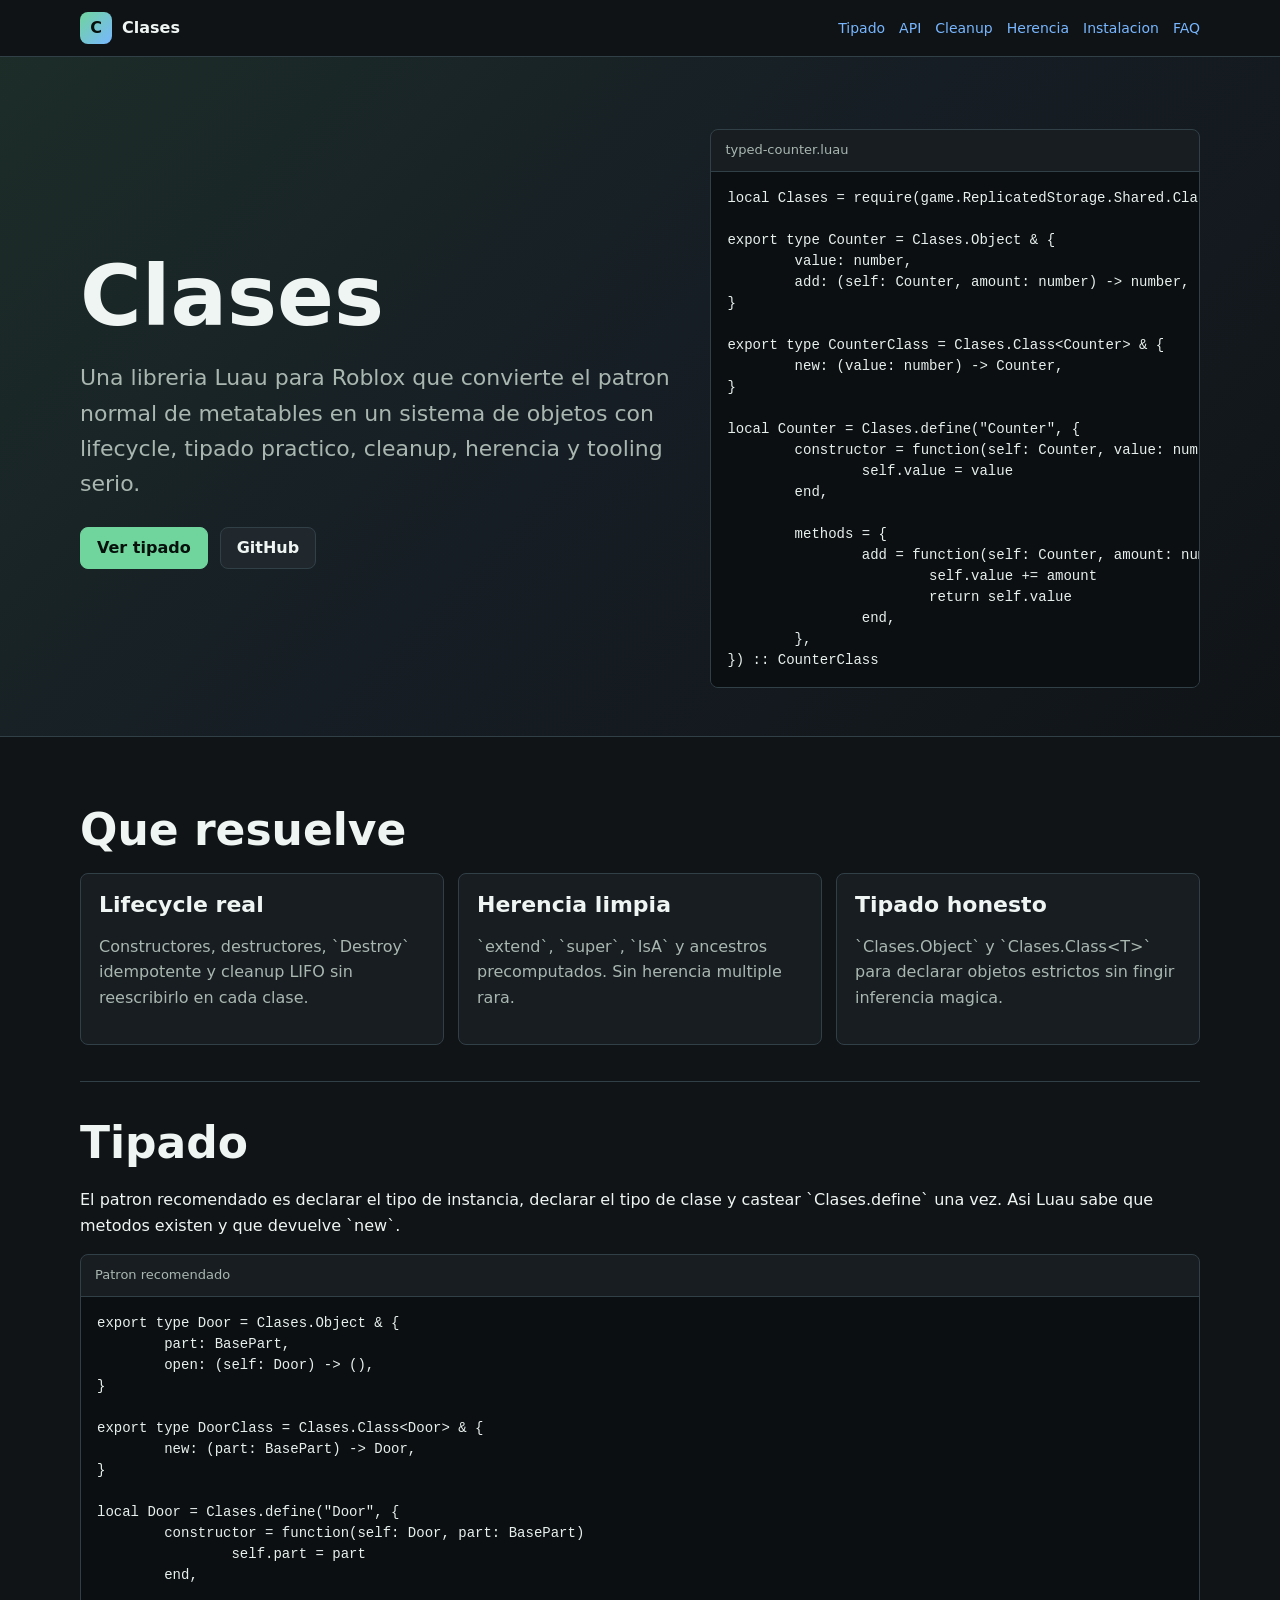
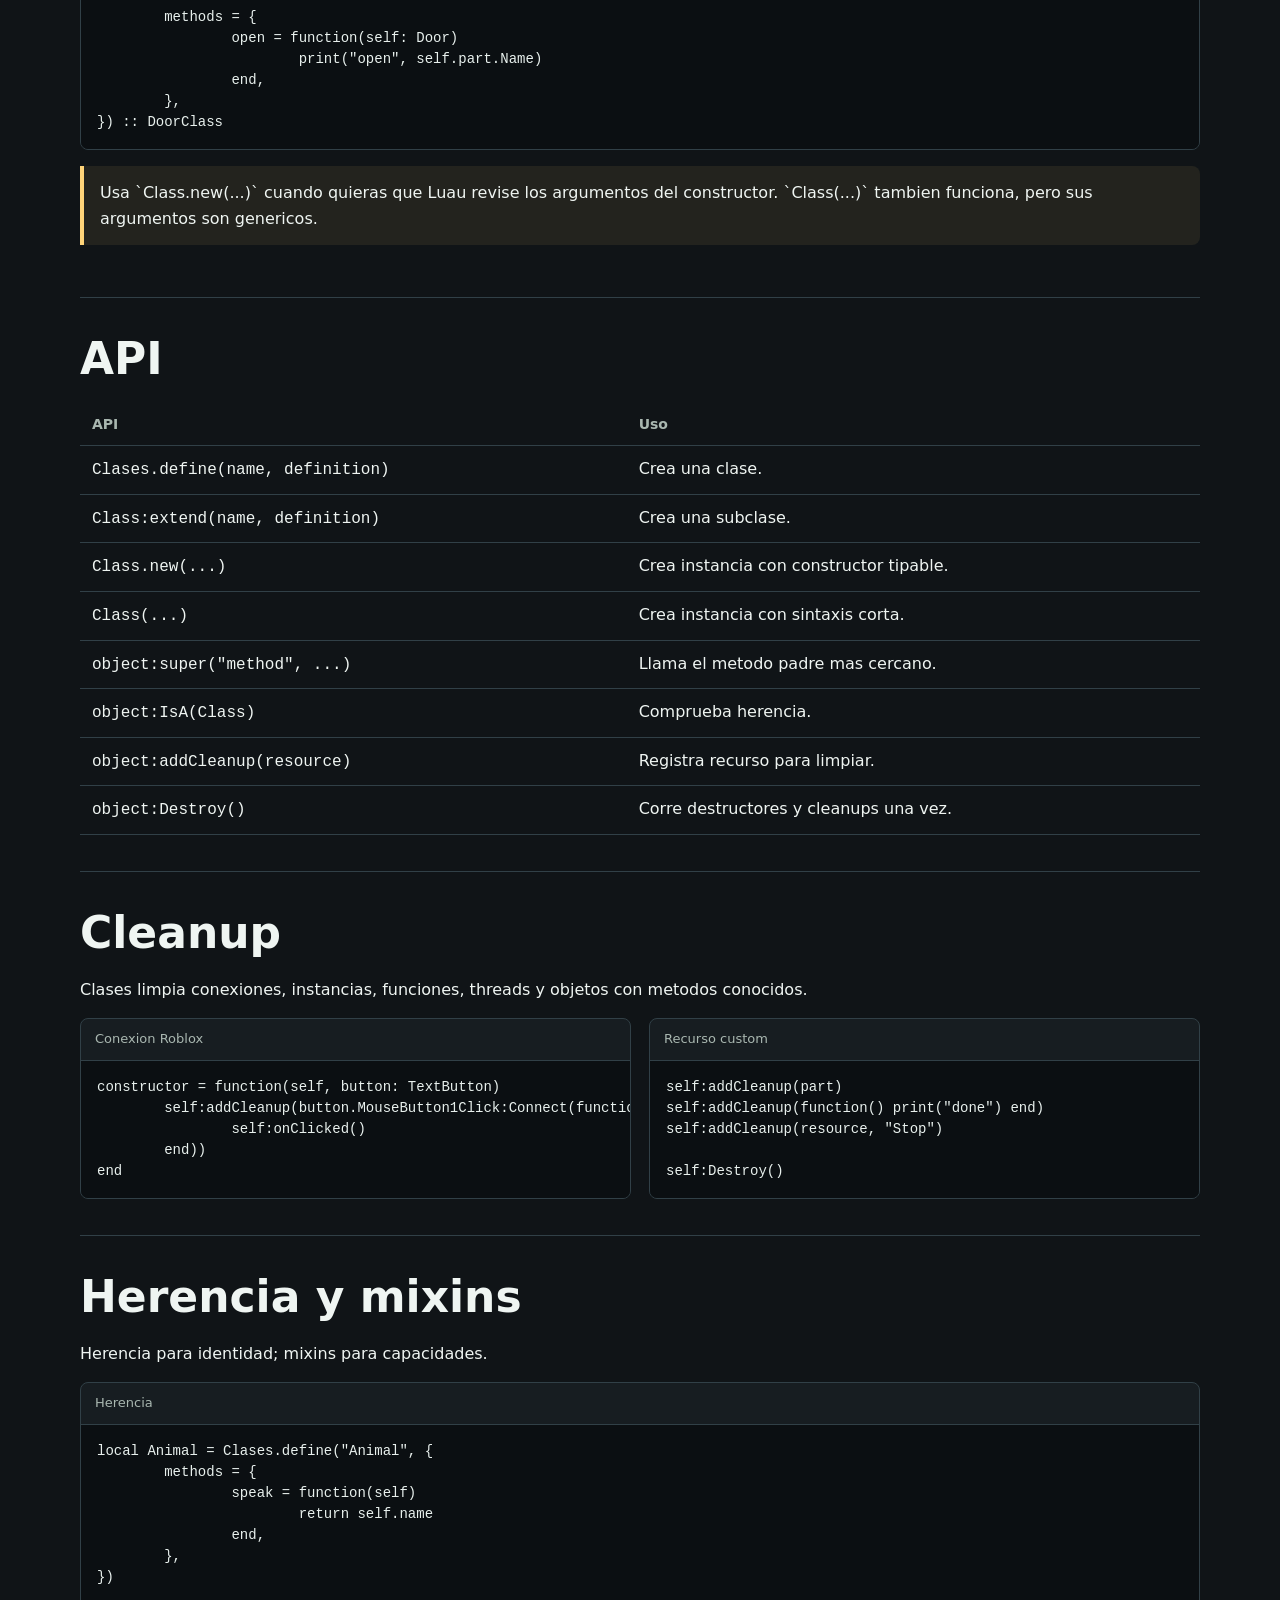
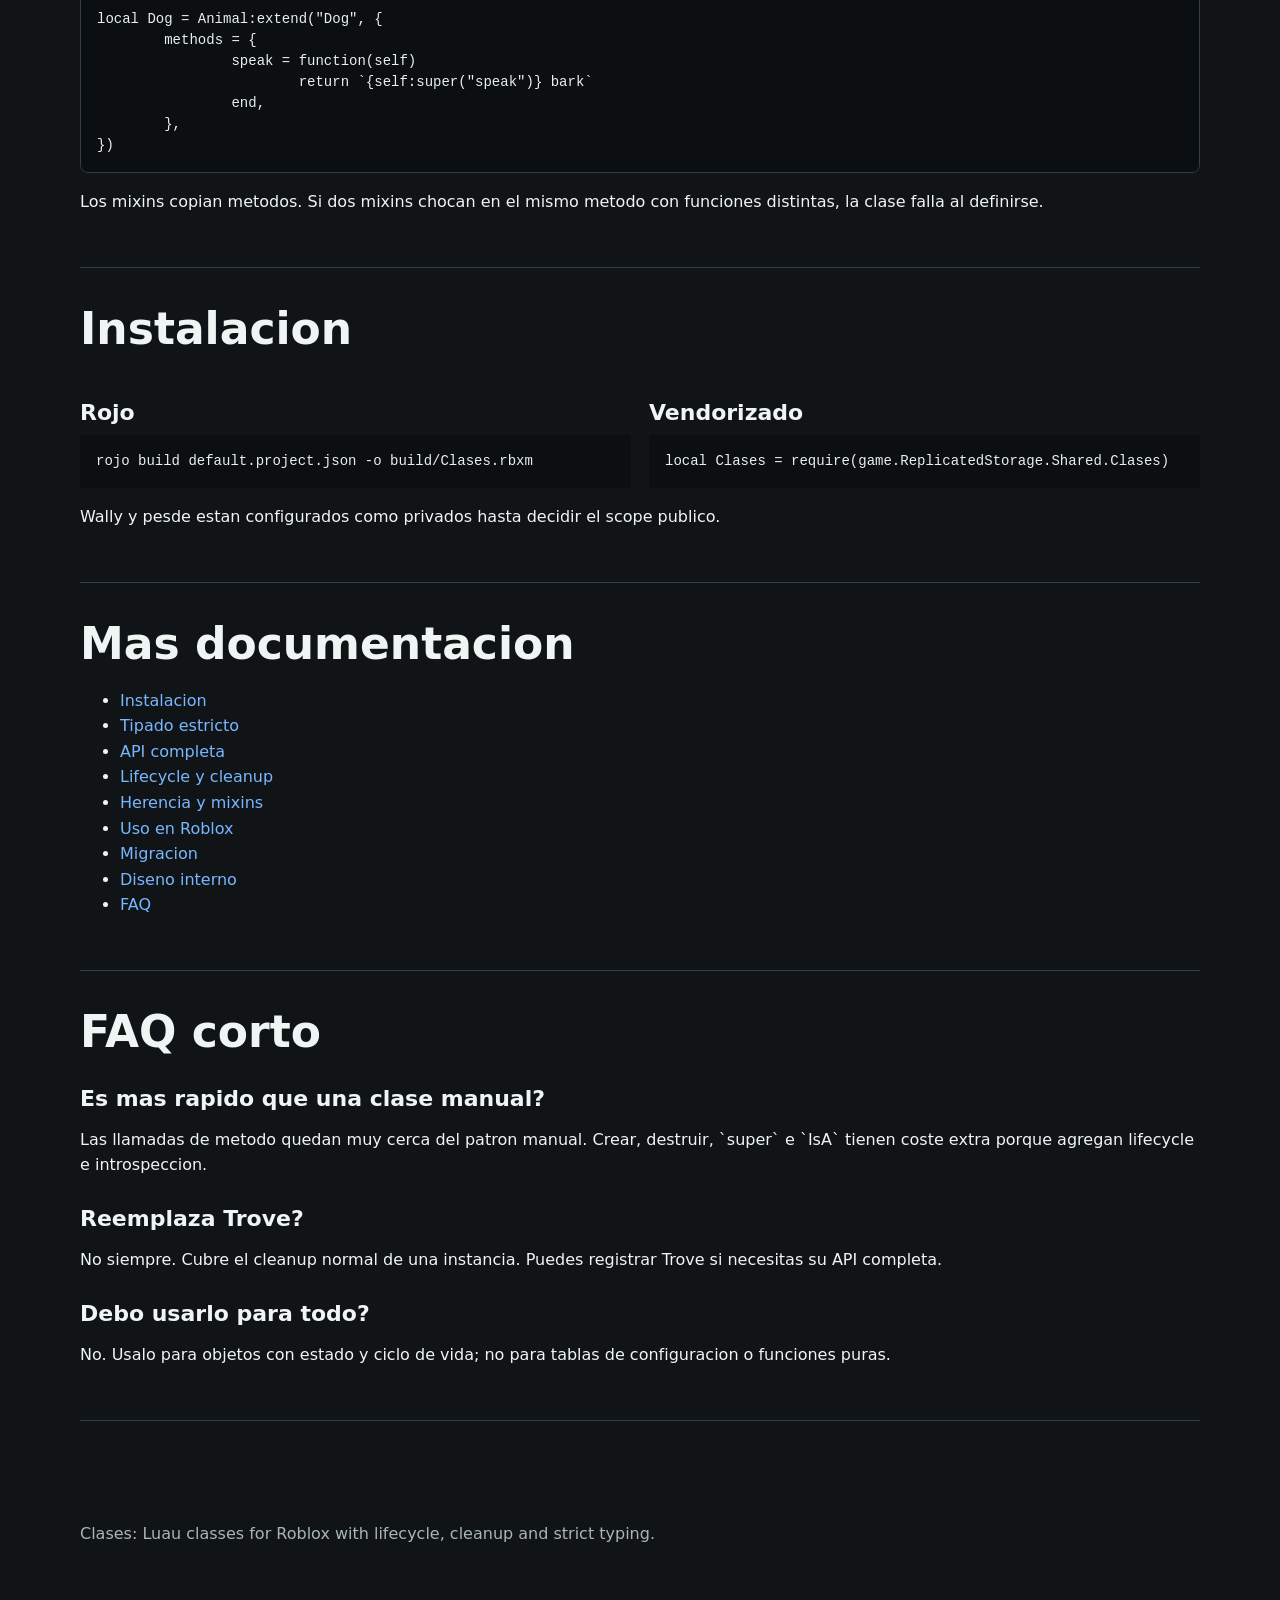
==== docs/index.html @ fe0a6d53 "Initial Clases library release" ====
<!doctype html>
<html lang="es">
	<head>
		<meta charset="utf-8" />
		<meta name="viewport" content="width=device-width, initial-scale=1" />
		<title>Clases - Luau class library for Roblox</title>
		<meta
			name="description"
			content="Clases es una libreria Luau para Roblox con clases tipadas, herencia, super, Destroy, cleanup y Rojo."
		/>
		<link rel="stylesheet" href="assets/styles.css" />
	</head>
	<body>
		<header class="topbar">
			<div class="topbar-inner">
				<div class="brand"><span class="mark">C</span> Clases</div>
				<nav class="nav" aria-label="Principal">
					<a href="#tipado">Tipado</a>
					<a href="#api">API</a>
					<a href="#cleanup">Cleanup</a>
					<a href="#herencia">Herencia</a>
					<a href="#instalacion">Instalacion</a>
					<a href="#faq">FAQ</a>
				</nav>
			</div>
		</header>

		<section class="hero">
			<div class="hero-inner">
				<div>
					<h1>Clases</h1>
					<p class="lead">
						Una libreria Luau para Roblox que convierte el patron normal de metatables en un sistema de objetos
						con lifecycle, tipado practico, cleanup, herencia y tooling serio.
					</p>
					<div class="actions">
						<a class="button primary" href="#tipado">Ver tipado</a>
						<a class="button" href="https://github.com/" id="repo-link">GitHub</a>
					</div>
				</div>
				<div class="code-card" aria-label="Ejemplo">
					<div class="code-title">typed-counter.luau</div>
					<pre><code>local Clases = require(game.ReplicatedStorage.Shared.Clases)

export type Counter = Clases.Object & {
	value: number,
	add: (self: Counter, amount: number) -> number,
}

export type CounterClass = Clases.Class&lt;Counter&gt; & {
	new: (value: number) -> Counter,
}

local Counter = Clases.define("Counter", {
	constructor = function(self: Counter, value: number)
		self.value = value
	end,

	methods = {
		add = function(self: Counter, amount: number): number
			self.value += amount
			return self.value
		end,
	},
}) :: CounterClass</code></pre>
				</div>
			</div>
		</section>

		<main>
			<section class="section" id="porque">
				<h2>Que resuelve</h2>
				<div class="grid">
					<div class="card">
						<h3>Lifecycle real</h3>
						<p class="muted">Constructores, destructores, `Destroy` idempotente y cleanup LIFO sin reescribirlo en cada clase.</p>
					</div>
					<div class="card">
						<h3>Herencia limpia</h3>
						<p class="muted">`extend`, `super`, `IsA` y ancestros precomputados. Sin herencia multiple rara.</p>
					</div>
					<div class="card">
						<h3>Tipado honesto</h3>
						<p class="muted">`Clases.Object` y `Clases.Class&lt;T&gt;` para declarar objetos estrictos sin fingir inferencia magica.</p>
					</div>
				</div>
			</section>

			<section class="section" id="tipado">
				<h2>Tipado</h2>
				<p>
					El patron recomendado es declarar el tipo de instancia, declarar el tipo de clase y castear
					`Clases.define` una vez. Asi Luau sabe que metodos existen y que devuelve `new`.
				</p>
				<div class="code-card">
					<div class="code-title">Patron recomendado</div>
					<pre><code>export type Door = Clases.Object & {
	part: BasePart,
	open: (self: Door) -> (),
}

export type DoorClass = Clases.Class&lt;Door&gt; & {
	new: (part: BasePart) -> Door,
}

local Door = Clases.define("Door", {
	constructor = function(self: Door, part: BasePart)
		self.part = part
	end,

	methods = {
		open = function(self: Door)
			print("open", self.part.Name)
		end,
	},
}) :: DoorClass</code></pre>
				</div>
				<p class="notice">
					Usa `Class.new(...)` cuando quieras que Luau revise los argumentos del constructor. `Class(...)` tambien
					funciona, pero sus argumentos son genericos.
				</p>
			</section>

			<section class="section" id="api">
				<h2>API</h2>
				<div class="table-wrap">
					<table>
						<thead>
							<tr>
								<th>API</th>
								<th>Uso</th>
							</tr>
						</thead>
						<tbody>
							<tr><td><code>Clases.define(name, definition)</code></td><td>Crea una clase.</td></tr>
							<tr><td><code>Class:extend(name, definition)</code></td><td>Crea una subclase.</td></tr>
							<tr><td><code>Class.new(...)</code></td><td>Crea instancia con constructor tipable.</td></tr>
							<tr><td><code>Class(...)</code></td><td>Crea instancia con sintaxis corta.</td></tr>
							<tr><td><code>object:super("method", ...)</code></td><td>Llama el metodo padre mas cercano.</td></tr>
							<tr><td><code>object:IsA(Class)</code></td><td>Comprueba herencia.</td></tr>
							<tr><td><code>object:addCleanup(resource)</code></td><td>Registra recurso para limpiar.</td></tr>
							<tr><td><code>object:Destroy()</code></td><td>Corre destructores y cleanups una vez.</td></tr>
						</tbody>
					</table>
				</div>
			</section>

			<section class="section" id="cleanup">
				<h2>Cleanup</h2>
				<p>Clases limpia conexiones, instancias, funciones, threads y objetos con metodos conocidos.</p>
				<div class="split">
					<div class="code-card">
						<div class="code-title">Conexion Roblox</div>
						<pre><code>constructor = function(self, button: TextButton)
	self:addCleanup(button.MouseButton1Click:Connect(function()
		self:onClicked()
	end))
end</code></pre>
					</div>
					<div class="code-card">
						<div class="code-title">Recurso custom</div>
						<pre><code>self:addCleanup(part)
self:addCleanup(function() print("done") end)
self:addCleanup(resource, "Stop")

self:Destroy()</code></pre>
					</div>
				</div>
			</section>

			<section class="section" id="herencia">
				<h2>Herencia y mixins</h2>
				<p>Herencia para identidad; mixins para capacidades.</p>
				<div class="code-card">
					<div class="code-title">Herencia</div>
					<pre><code>local Animal = Clases.define("Animal", {
	methods = {
		speak = function(self)
			return self.name
		end,
	},
})

local Dog = Animal:extend("Dog", {
	methods = {
		speak = function(self)
			return `{self:super("speak")} bark`
		end,
	},
})</code></pre>
				</div>
				<p>
					Los mixins copian metodos. Si dos mixins chocan en el mismo metodo con funciones distintas, la clase falla al
					definirse.
				</p>
			</section>

			<section class="section" id="instalacion">
				<h2>Instalacion</h2>
				<div class="split">
					<div>
						<h3>Rojo</h3>
						<pre><code>rojo build default.project.json -o build/Clases.rbxm</code></pre>
					</div>
					<div>
						<h3>Vendorizado</h3>
						<pre><code>local Clases = require(game.ReplicatedStorage.Shared.Clases)</code></pre>
					</div>
				</div>
				<p>Wally y pesde estan configurados como privados hasta decidir el scope publico.</p>
			</section>

			<section class="section" id="docs">
				<h2>Mas documentacion</h2>
				<ul>
					<li><a href="INSTALLATION.md">Instalacion</a></li>
					<li><a href="TYPING.md">Tipado estricto</a></li>
					<li><a href="API.md">API completa</a></li>
					<li><a href="LIFECYCLE.md">Lifecycle y cleanup</a></li>
					<li><a href="MIXINS.md">Herencia y mixins</a></li>
					<li><a href="ROBLOX.md">Uso en Roblox</a></li>
					<li><a href="MIGRATION.md">Migracion</a></li>
					<li><a href="DESIGN.md">Diseno interno</a></li>
					<li><a href="FAQ.md">FAQ</a></li>
				</ul>
			</section>

			<section class="section" id="faq">
				<h2>FAQ corto</h2>
				<h3>Es mas rapido que una clase manual?</h3>
				<p>
					Las llamadas de metodo quedan muy cerca del patron manual. Crear, destruir, `super` e `IsA` tienen coste
					extra porque agregan lifecycle e introspeccion.
				</p>
				<h3>Reemplaza Trove?</h3>
				<p>No siempre. Cubre el cleanup normal de una instancia. Puedes registrar Trove si necesitas su API completa.</p>
				<h3>Debo usarlo para todo?</h3>
				<p>No. Usalo para objetos con estado y ciclo de vida; no para tablas de configuracion o funciones puras.</p>
			</section>
		</main>

		<footer class="footer">
			Clases: Luau classes for Roblox with lifecycle, cleanup and strict typing.
		</footer>
	</body>
</html>
---- docs/assets/styles.css ----
:root {
	--bg: #101417;
	--panel: #171d21;
	--panel-2: #20282e;
	--text: #eff5f2;
	--muted: #a9b7b0;
	--line: #314047;
	--accent: #70d49d;
	--accent-2: #78b7ff;
	--code: #0b0f12;
	--warn: #ffd479;
	--radius: 8px;
	--max: 1160px;
	color-scheme: dark;
}

* {
	box-sizing: border-box;
}

html {
	scroll-behavior: smooth;
}

body {
	margin: 0;
	background: var(--bg);
	color: var(--text);
	font: 16px/1.6 system-ui, -apple-system, BlinkMacSystemFont, "Segoe UI", sans-serif;
}

a {
	color: var(--accent-2);
	text-decoration: none;
}

a:hover {
	text-decoration: underline;
}

.topbar {
	position: sticky;
	top: 0;
	z-index: 10;
	background: rgba(16, 20, 23, 0.92);
	border-bottom: 1px solid var(--line);
	backdrop-filter: blur(12px);
}

.topbar-inner {
	max-width: var(--max);
	margin: 0 auto;
	padding: 12px 20px;
	display: flex;
	align-items: center;
	gap: 18px;
	justify-content: space-between;
}

.brand {
	display: flex;
	align-items: center;
	gap: 10px;
	font-weight: 800;
	letter-spacing: 0;
}

.mark {
	width: 32px;
	height: 32px;
	border-radius: var(--radius);
	background: linear-gradient(135deg, var(--accent), var(--accent-2));
	display: grid;
	place-items: center;
	color: #08100c;
	font-weight: 900;
}

.nav {
	display: flex;
	gap: 14px;
	flex-wrap: wrap;
	font-size: 14px;
}

.hero {
	border-bottom: 1px solid var(--line);
	background:
		linear-gradient(135deg, rgba(112, 212, 157, 0.13), rgba(120, 183, 255, 0.06) 48%, rgba(16, 20, 23, 0.9)),
		linear-gradient(rgba(16, 20, 23, 0.12), rgba(16, 20, 23, 1)),
		var(--bg);
}

.hero-inner {
	max-width: var(--max);
	margin: 0 auto;
	padding: 72px 20px 48px;
	display: grid;
	grid-template-columns: minmax(0, 1.1fr) minmax(320px, 0.9fr);
	gap: 32px;
	align-items: center;
}

h1,
h2,
h3 {
	line-height: 1.15;
	letter-spacing: 0;
}

h1 {
	font-size: clamp(40px, 7vw, 84px);
	margin: 0 0 16px;
}

h2 {
	font-size: clamp(28px, 4vw, 44px);
	margin: 0 0 18px;
}

h3 {
	font-size: 22px;
	margin: 28px 0 10px;
}

.lead {
	font-size: clamp(18px, 2vw, 22px);
	color: var(--muted);
	max-width: 760px;
	margin: 0 0 26px;
}

.actions {
	display: flex;
	gap: 12px;
	flex-wrap: wrap;
}

.button {
	display: inline-flex;
	align-items: center;
	justify-content: center;
	min-height: 42px;
	padding: 0 16px;
	border-radius: var(--radius);
	border: 1px solid var(--line);
	background: var(--panel-2);
	color: var(--text);
	font-weight: 700;
}

.button.primary {
	background: var(--accent);
	border-color: var(--accent);
	color: #07110c;
}

.code-card {
	background: var(--panel);
	border: 1px solid var(--line);
	border-radius: var(--radius);
	overflow: hidden;
}

.code-title {
	padding: 10px 14px;
	border-bottom: 1px solid var(--line);
	color: var(--muted);
	font-size: 13px;
}

main {
	max-width: var(--max);
	margin: 0 auto;
	padding: 32px 20px 72px;
}

.section {
	padding: 36px 0;
	border-bottom: 1px solid var(--line);
}

.grid {
	display: grid;
	grid-template-columns: repeat(3, minmax(0, 1fr));
	gap: 14px;
}

.card {
	background: var(--panel);
	border: 1px solid var(--line);
	border-radius: var(--radius);
	padding: 18px;
}

.card h3 {
	margin-top: 0;
}

.muted {
	color: var(--muted);
}

pre {
	margin: 0;
	padding: 16px;
	overflow-x: auto;
	background: var(--code);
	color: #e8f0ed;
	font-size: 14px;
	line-height: 1.5;
}

code {
	font-family: ui-monospace, SFMono-Regular, Menlo, Monaco, Consolas, "Liberation Mono", monospace;
}

p code,
li code {
	background: var(--panel-2);
	border: 1px solid var(--line);
	border-radius: 6px;
	padding: 1px 5px;
}

.split {
	display: grid;
	grid-template-columns: minmax(0, 1fr) minmax(0, 1fr);
	gap: 18px;
	align-items: start;
}

.notice {
	border-left: 4px solid var(--warn);
	background: rgba(255, 212, 121, 0.08);
	padding: 14px 16px;
	border-radius: 0 var(--radius) var(--radius) 0;
	color: var(--text);
}

.table-wrap {
	overflow-x: auto;
}

table {
	width: 100%;
	border-collapse: collapse;
}

th,
td {
	text-align: left;
	padding: 10px 12px;
	border-bottom: 1px solid var(--line);
	vertical-align: top;
}

th {
	color: var(--muted);
	font-size: 14px;
}

.footer {
	max-width: var(--max);
	margin: 0 auto;
	padding: 28px 20px 44px;
	color: var(--muted);
}

@media (max-width: 860px) {
	.hero-inner,
	.split,
	.grid {
		grid-template-columns: 1fr;
	}

	.nav {
		display: none;
	}
}
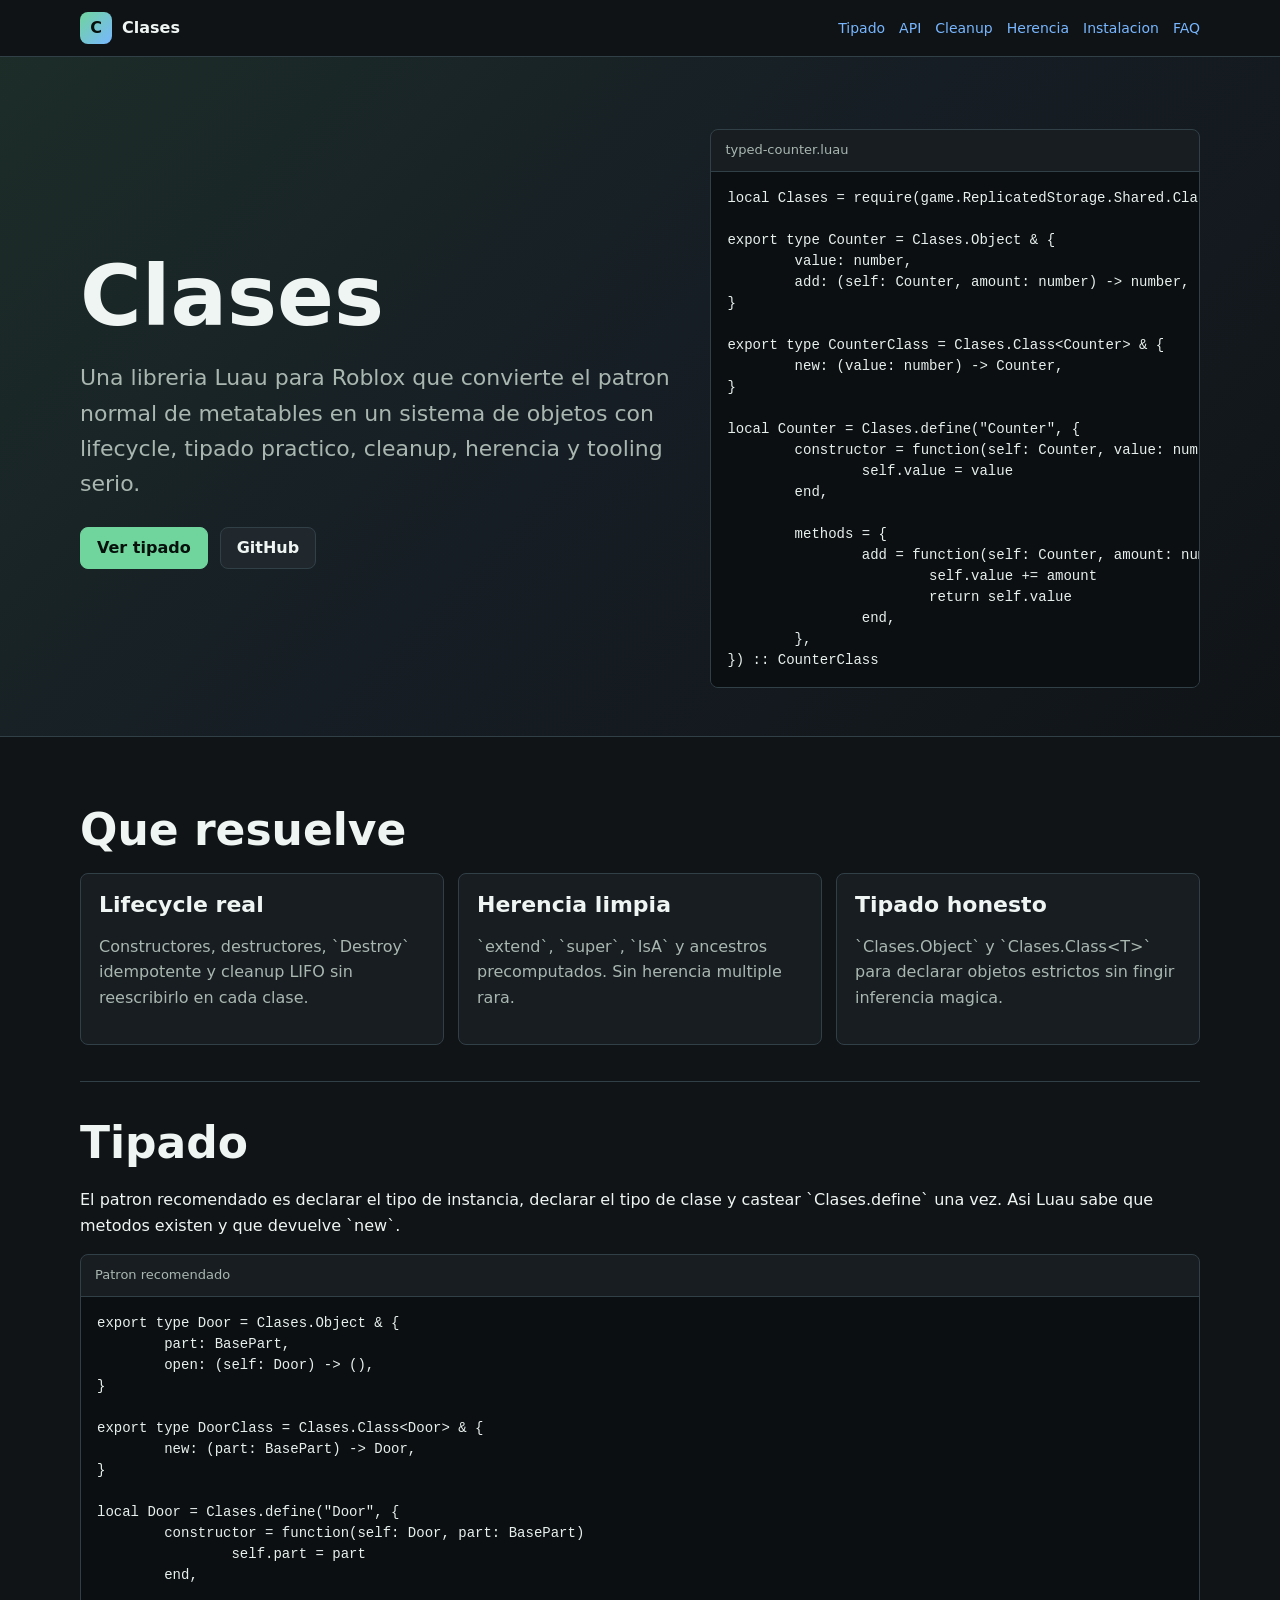
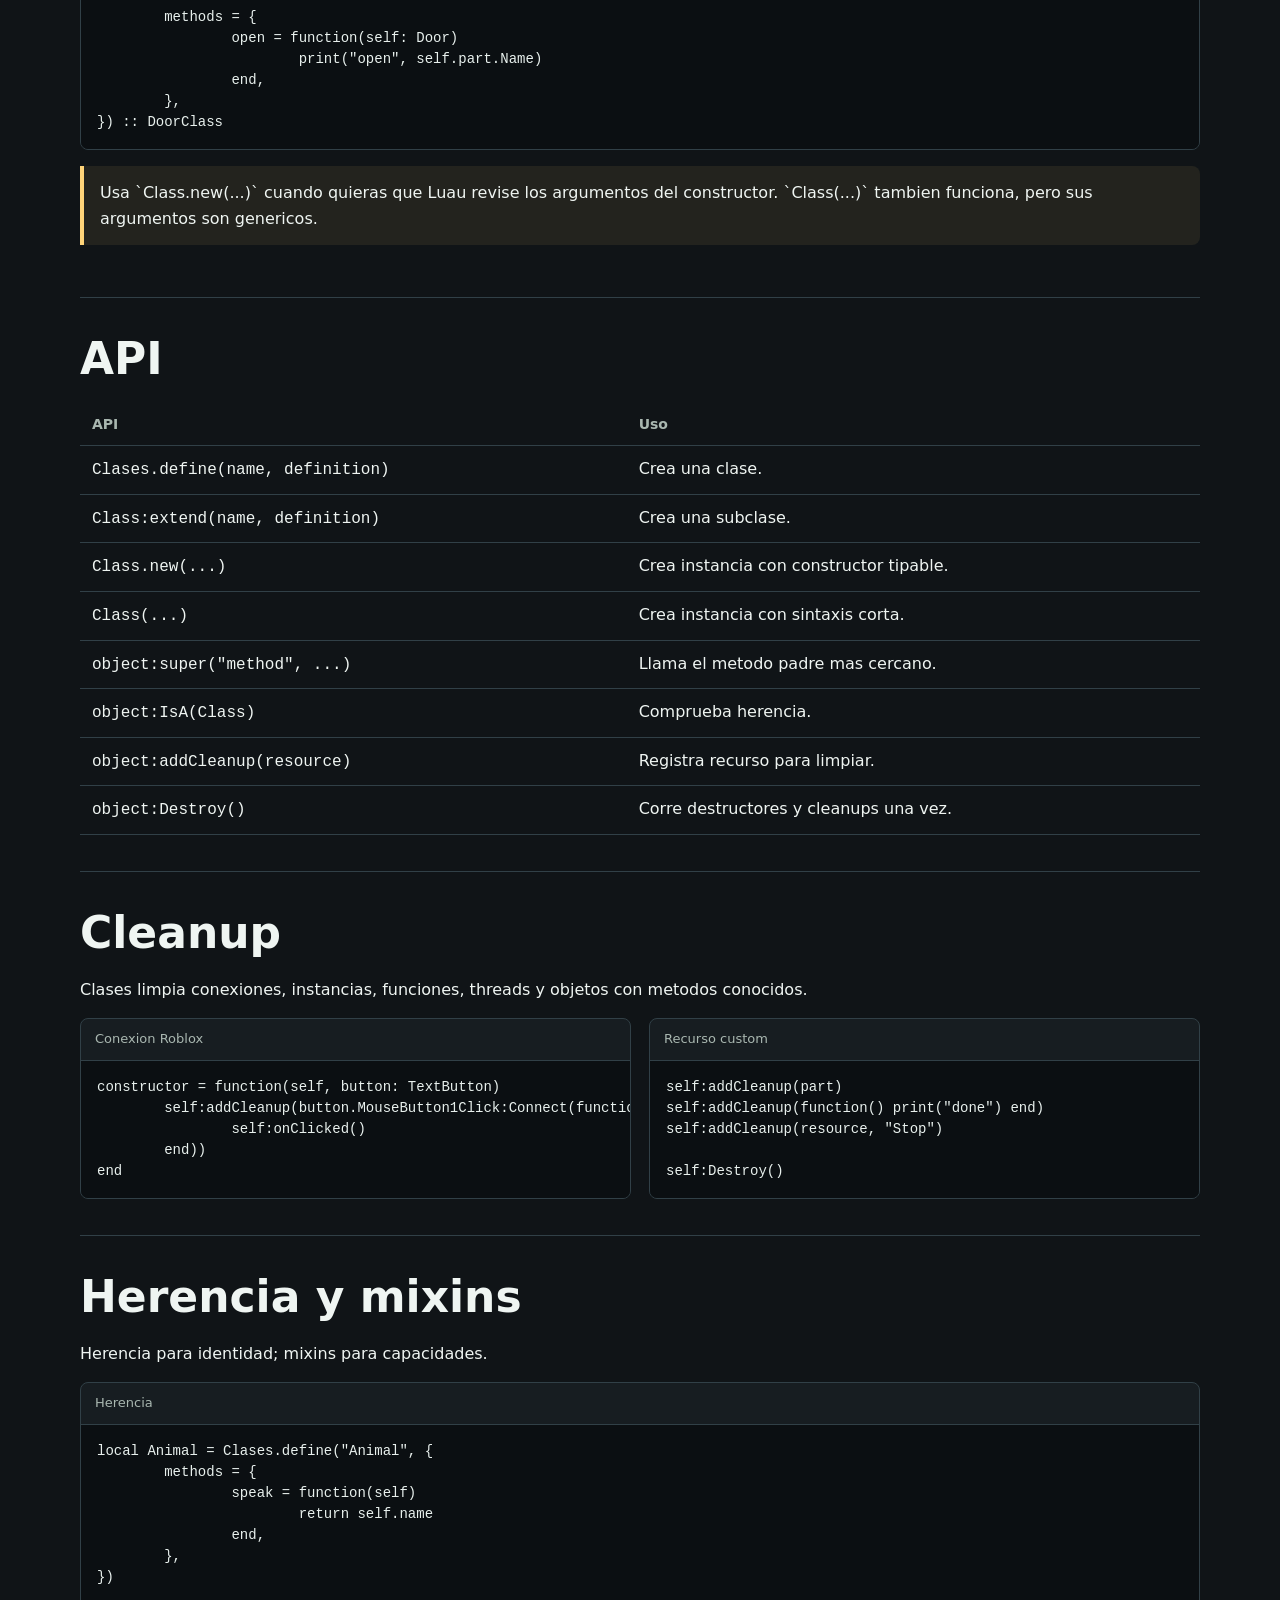
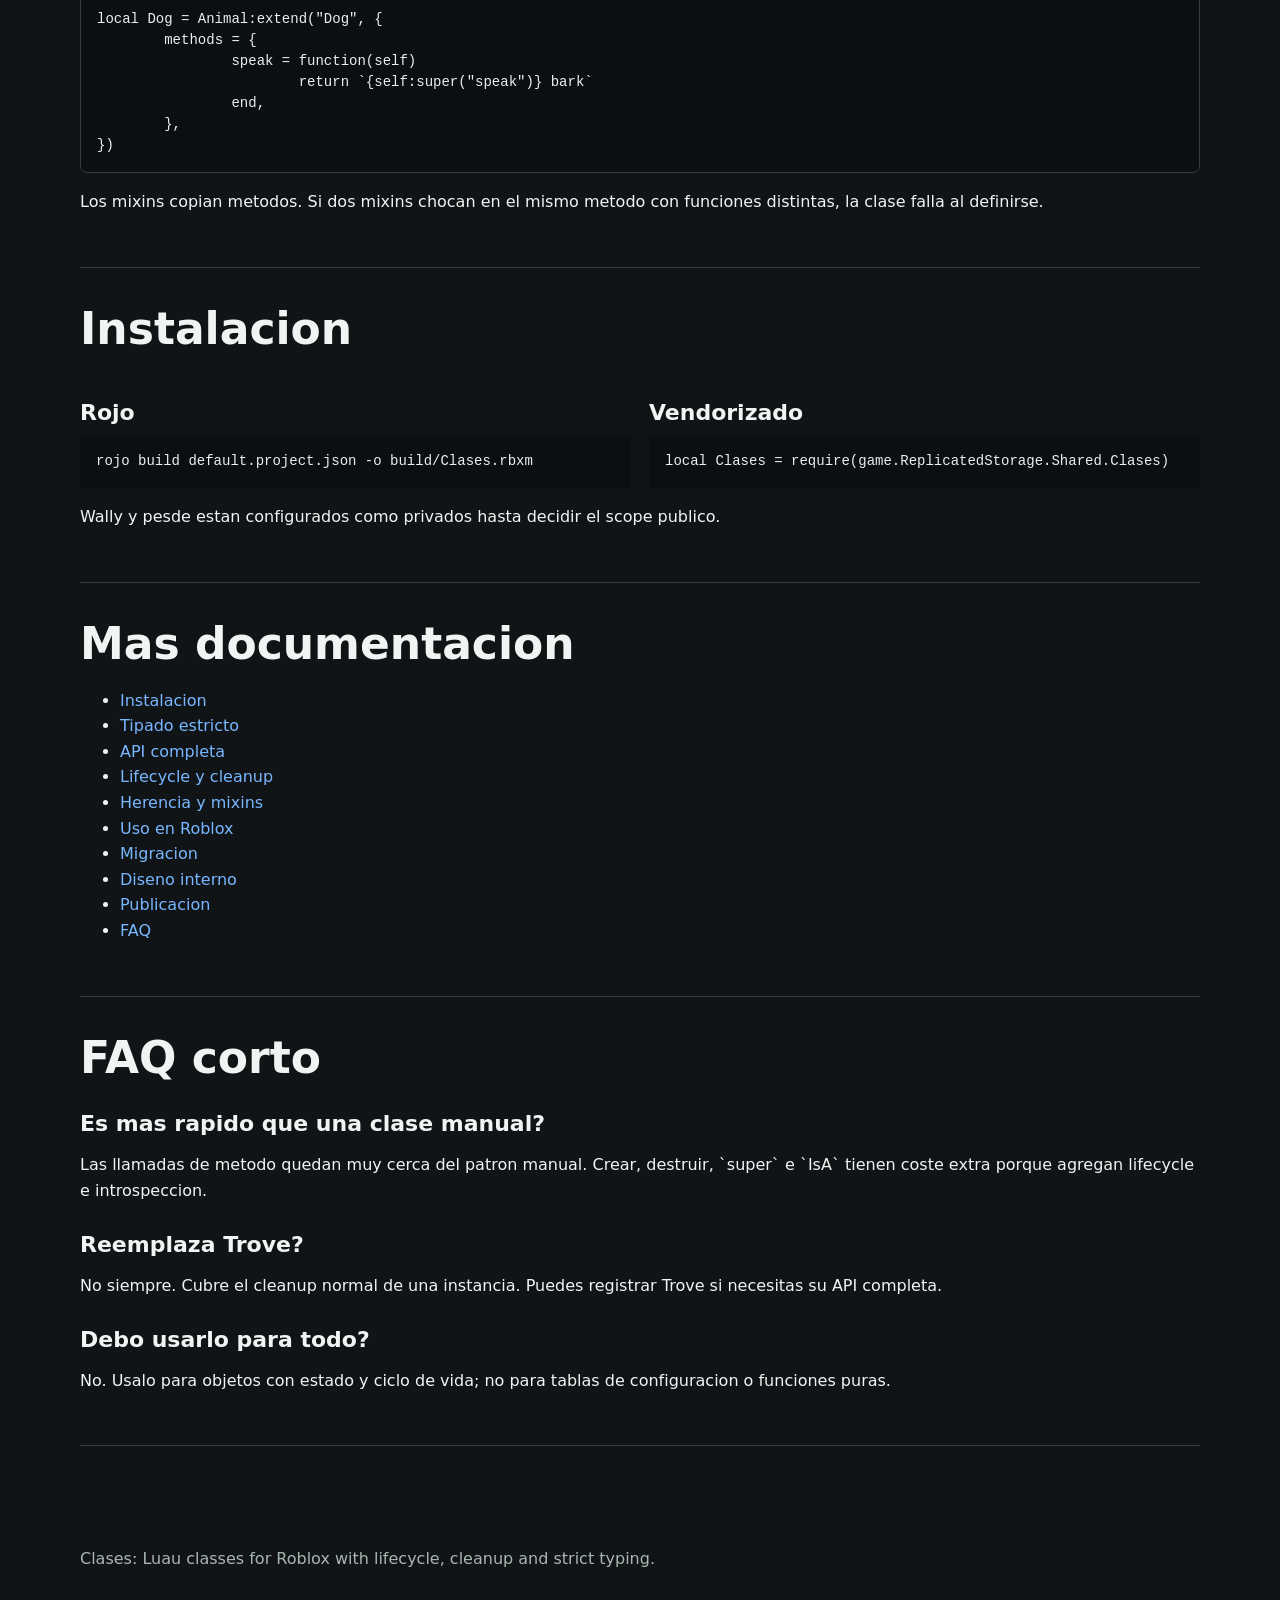
==== commit bd6a1e6f: "Add full documentation and GitHub Pages site" ====
--- a/docs/index.html
+++ b/docs/index.html
@@ -221,6 +221,7 @@
 					<li><a href="ROBLOX.md">Uso en Roblox</a></li>
 					<li><a href="MIGRATION.md">Migracion</a></li>
 					<li><a href="DESIGN.md">Diseno interno</a></li>
+					<li><a href="PUBLISHING.md">Publicacion</a></li>
 					<li><a href="FAQ.md">FAQ</a></li>
 				</ul>
 			</section>
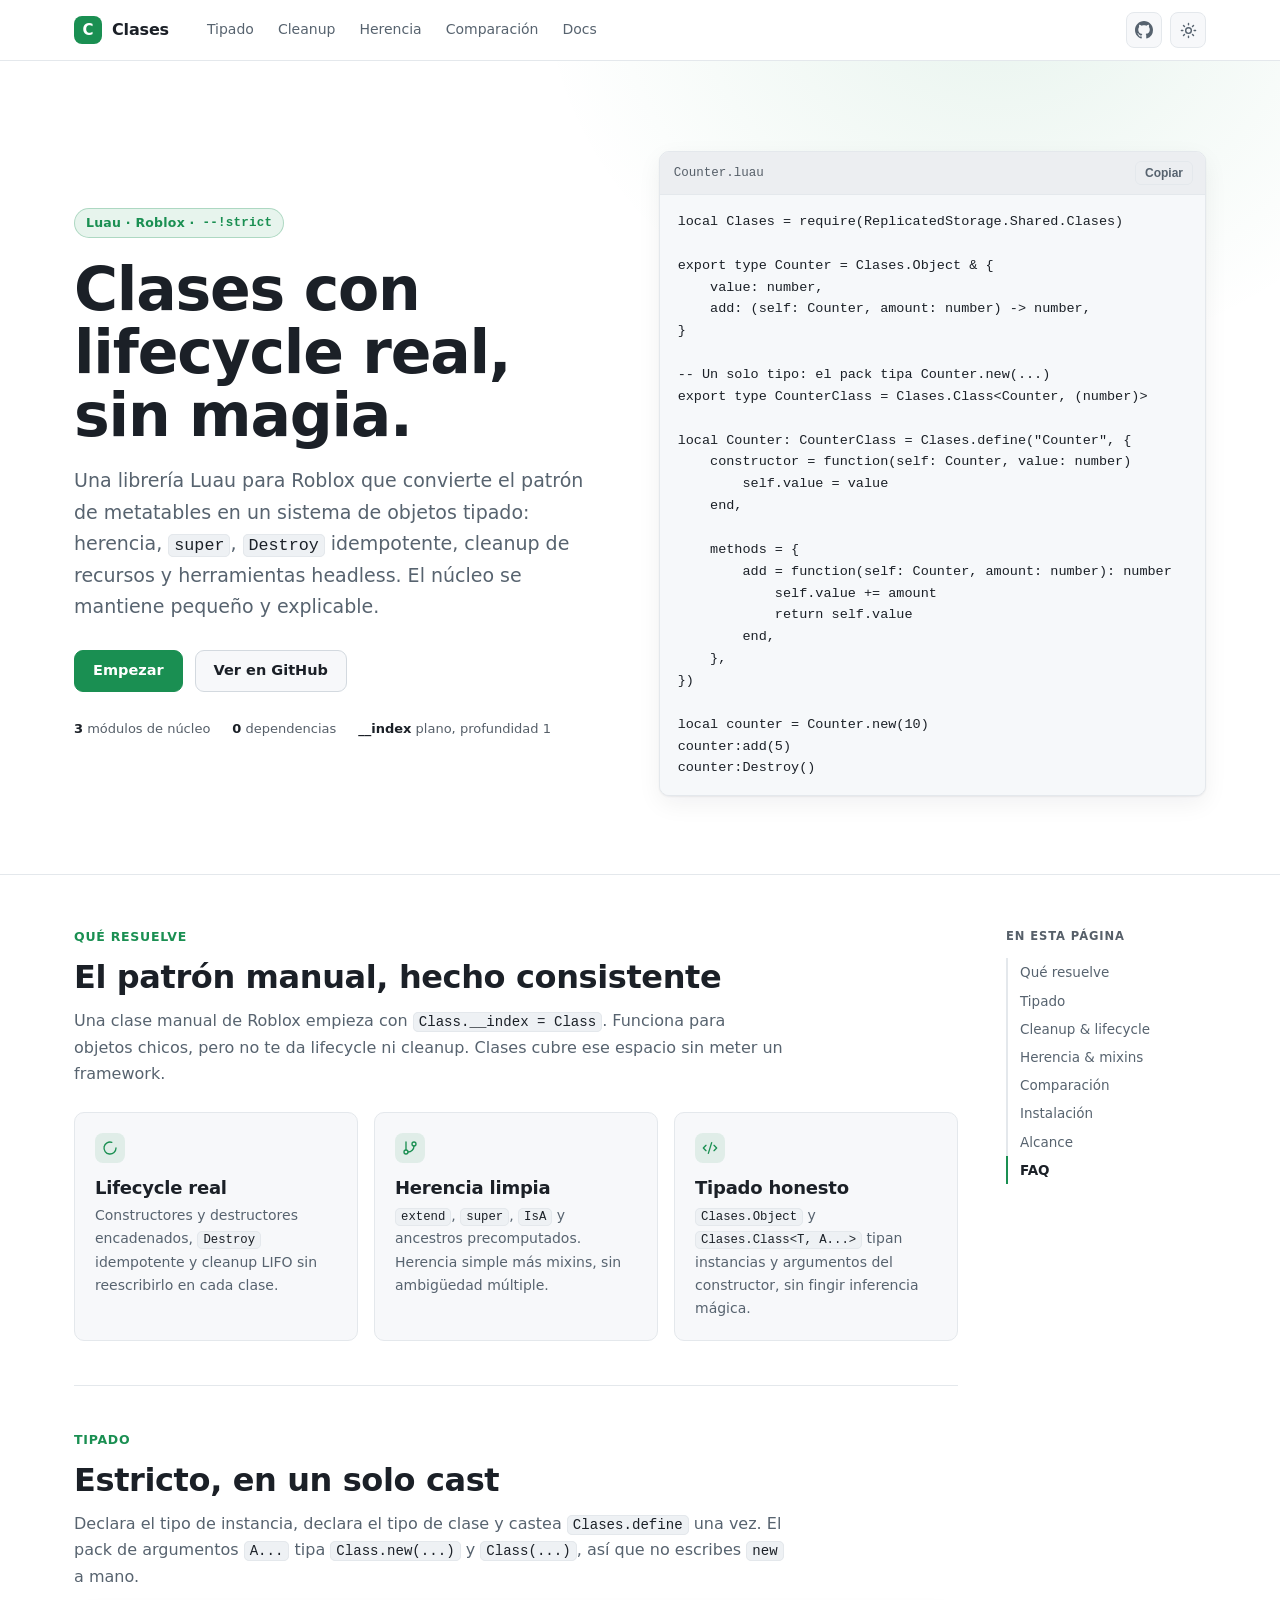
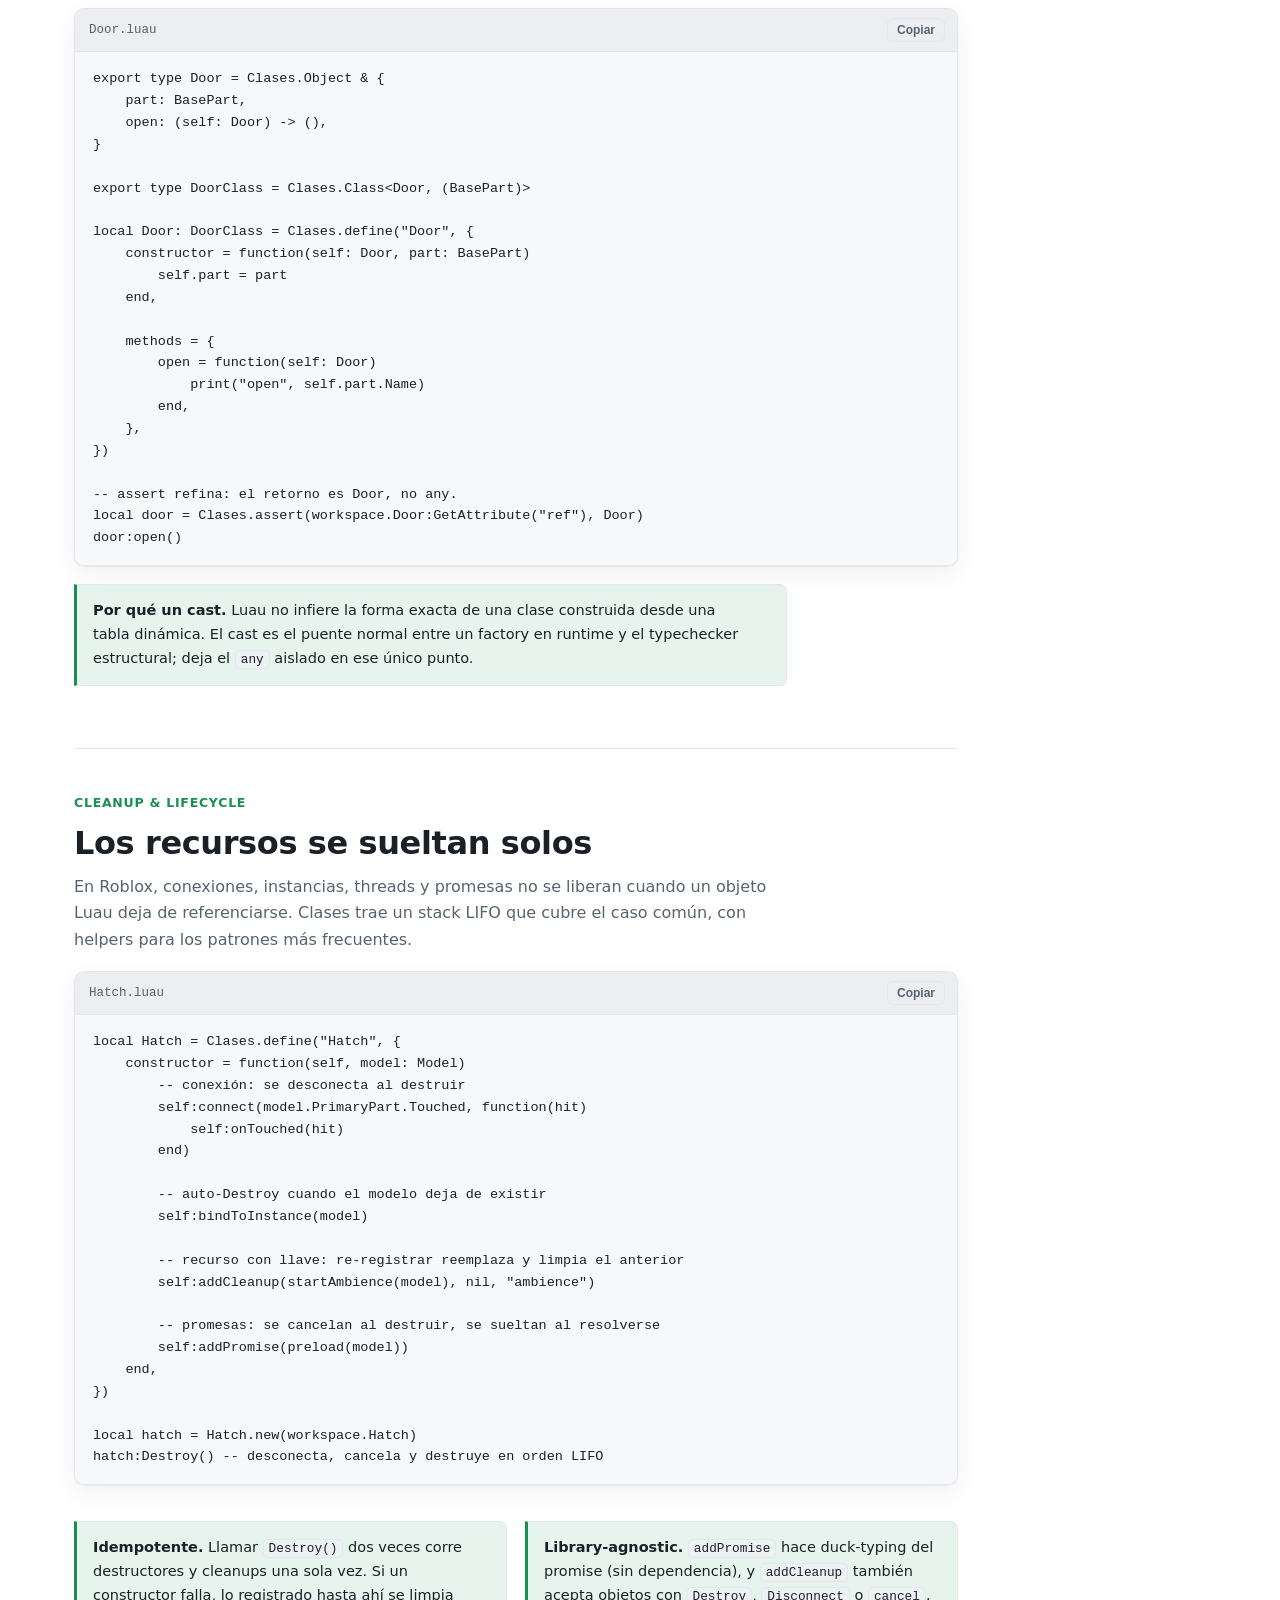
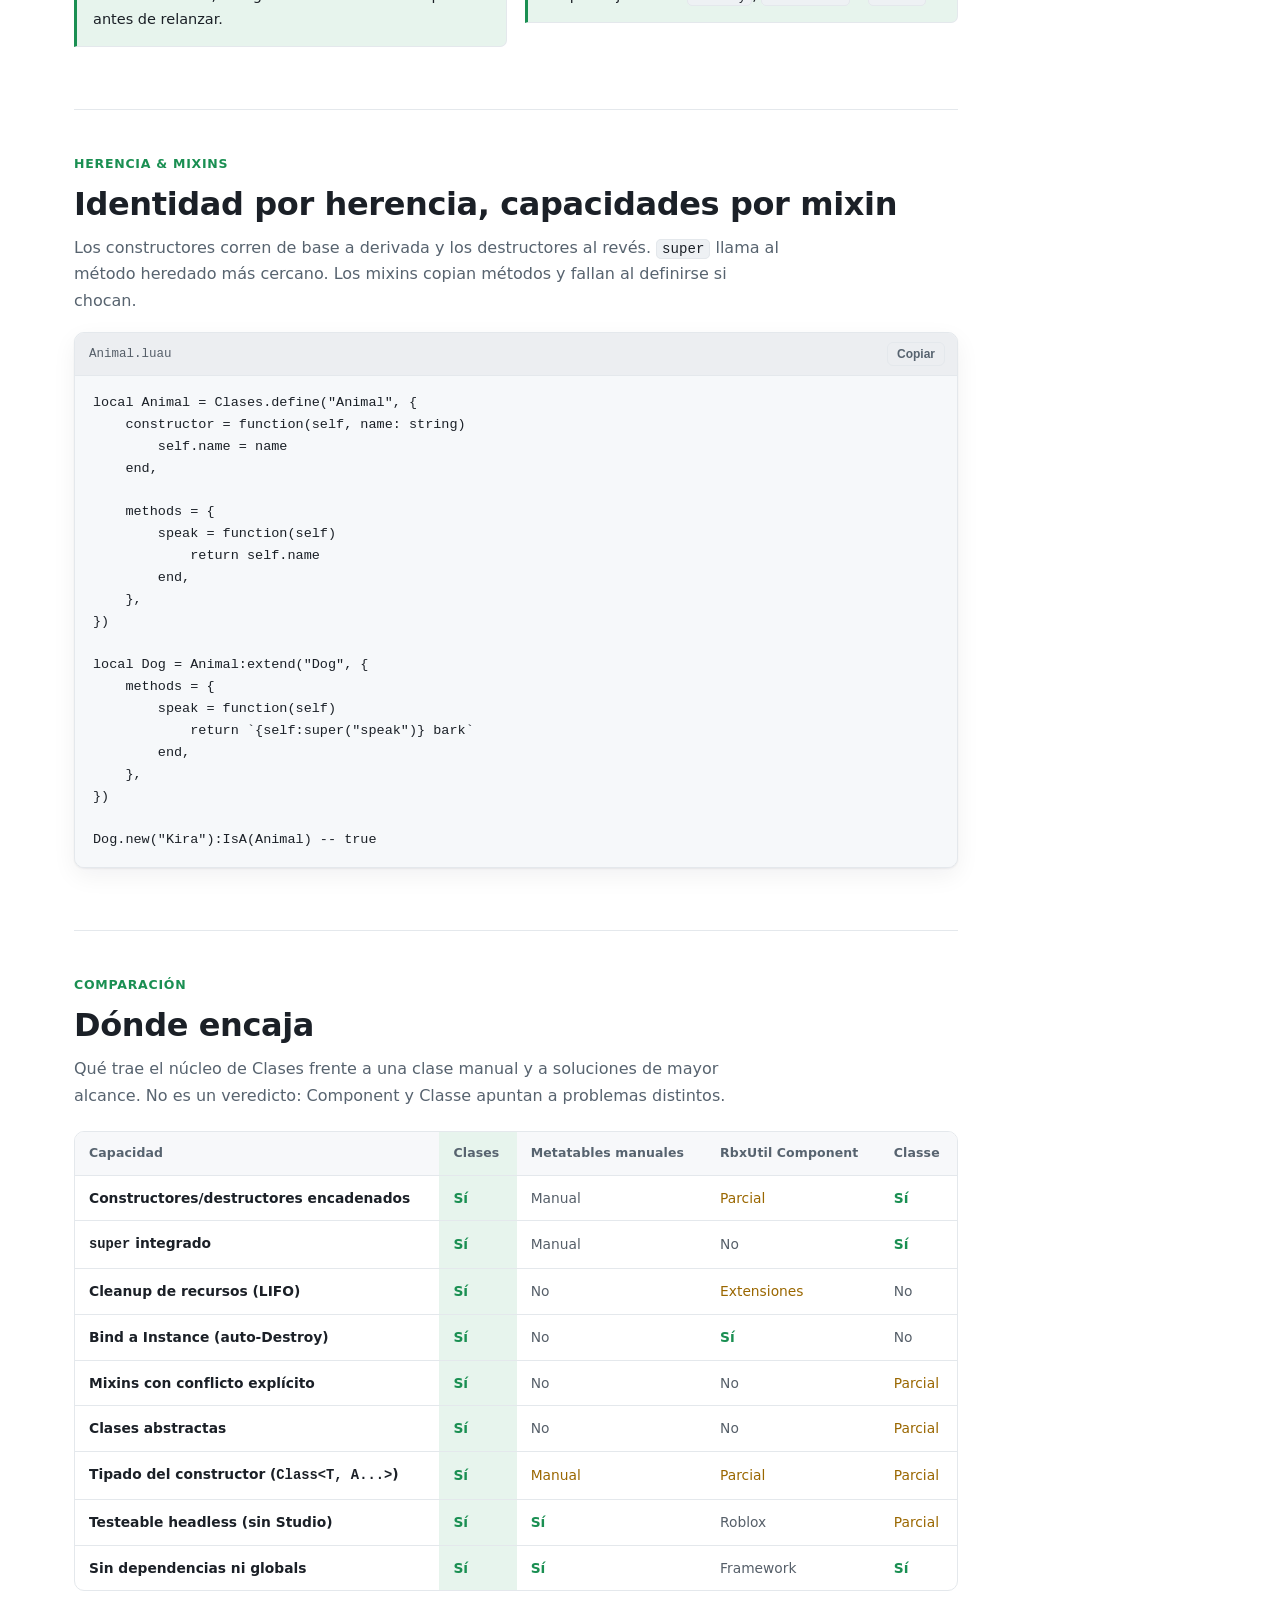
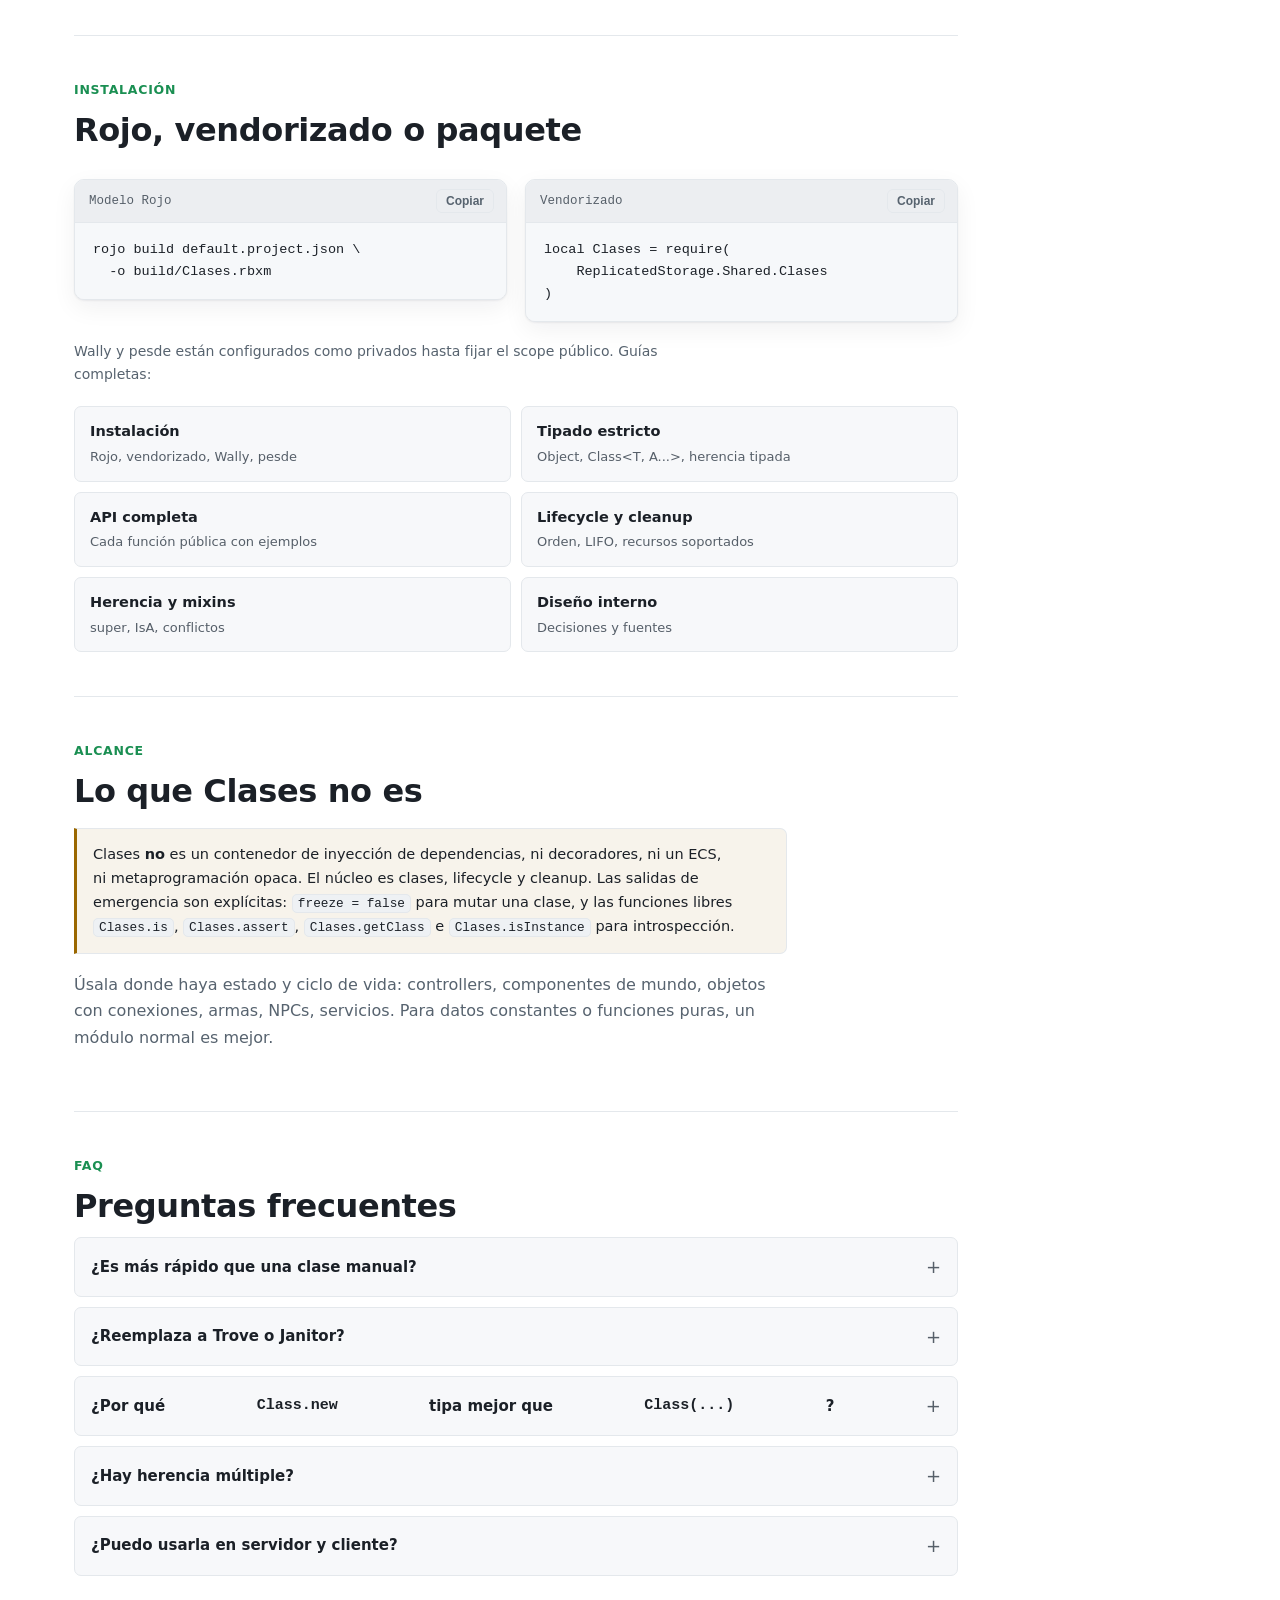
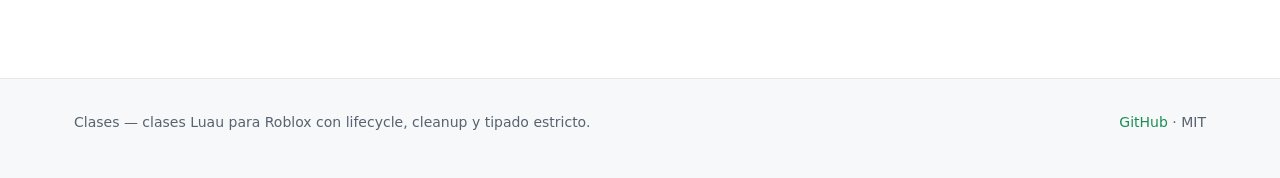
==== commit 6891a9b8: "feat: SOTA typing, lifecycle helpers, and a full docs site Library (v0.2.0, non-breaking — Class<T> " ====
--- a/docs/index.html
+++ b/docs/index.html
@@ -1,57 +1,105 @@
 <!doctype html>
-<html lang="es">
+<html lang="es" data-theme="dark">
 	<head>
 		<meta charset="utf-8" />
 		<meta name="viewport" content="width=device-width, initial-scale=1" />
-		<title>Clases - Luau class library for Roblox</title>
+		<title>Clases — librería de clases Luau para Roblox</title>
 		<meta
 			name="description"
-			content="Clases es una libreria Luau para Roblox con clases tipadas, herencia, super, Destroy, cleanup y Rojo."
+			content="Clases: librería Luau estricta para Roblox con clases tipadas, herencia, super, Destroy idempotente, cleanup de recursos y tooling headless."
+		/>
+		<meta name="color-scheme" content="dark light" />
+		<meta property="og:title" content="Clases — librería de clases Luau para Roblox" />
+		<meta
+			property="og:description"
+			content="Clases tipadas con lifecycle real: herencia, super, cleanup de recursos y tooling headless. Núcleo pequeño, sin magia."
 		/>
 		<link rel="stylesheet" href="assets/styles.css" />
+		<script>
+			// Tema antes del primer pintado para evitar parpadeo.
+			(function () {
+				try {
+					var saved = localStorage.getItem("clases-theme");
+					var theme = saved || (matchMedia("(prefers-color-scheme: light)").matches ? "light" : "dark");
+					document.documentElement.setAttribute("data-theme", theme);
+				} catch (e) {}
+			})();
+		</script>
 	</head>
 	<body>
 		<header class="topbar">
 			<div class="topbar-inner">
-				<div class="brand"><span class="mark">C</span> Clases</div>
-				<nav class="nav" aria-label="Principal">
+				<a class="brand" href="#inicio"><span class="mark">C</span> Clases</a>
+				<nav class="nav" aria-label="Secciones">
 					<a href="#tipado">Tipado</a>
-					<a href="#api">API</a>
 					<a href="#cleanup">Cleanup</a>
 					<a href="#herencia">Herencia</a>
-					<a href="#instalacion">Instalacion</a>
-					<a href="#faq">FAQ</a>
+					<a href="#comparacion">Comparación</a>
+					<a href="api.html">Docs</a>
 				</nav>
+				<span class="topbar-spacer"></span>
+				<div class="topbar-actions">
+					<a
+						class="icon-link"
+						href="https://github.com/ElWapoteDev/Clases"
+						aria-label="Repositorio en GitHub"
+						rel="noopener"
+					>
+						<svg width="18" height="18" viewBox="0 0 16 16" fill="currentColor" aria-hidden="true">
+							<path
+								d="M8 0C3.58 0 0 3.58 0 8c0 3.54 2.29 6.53 5.47 7.59.4.07.55-.17.55-.38 0-.19-.01-.82-.01-1.49-2.01.37-2.53-.49-2.69-.94-.09-.23-.48-.94-.82-1.13-.28-.15-.68-.52-.01-.53.63-.01 1.08.58 1.23.82.72 1.21 1.87.87 2.33.66.07-.52.28-.87.51-1.07-1.78-.2-3.64-.89-3.64-3.95 0-.87.31-1.59.82-2.15-.08-.2-.36-1.02.08-2.12 0 0 .67-.21 2.2.82.64-.18 1.32-.27 2-.27.68 0 1.36.09 2 .27 1.53-1.04 2.2-.82 2.2-.82.44 1.1.16 1.92.08 2.12.51.56.82 1.27.82 2.15 0 3.07-1.87 3.75-3.65 3.95.29.25.54.73.54 1.48 0 1.07-.01 1.93-.01 2.2 0 .21.15.46.55.38A8.01 8.01 0 0 0 16 8c0-4.42-3.58-8-8-8Z"
+							/>
+						</svg>
+					</a>
+					<button class="theme-toggle" type="button" aria-label="Cambiar tema" id="theme-toggle">
+						<svg class="moon" width="17" height="17" viewBox="0 0 24 24" fill="none" stroke="currentColor" stroke-width="2" stroke-linecap="round" stroke-linejoin="round" aria-hidden="true">
+							<path d="M21 12.79A9 9 0 1 1 11.21 3 7 7 0 0 0 21 12.79Z" />
+						</svg>
+						<svg class="sun" width="17" height="17" viewBox="0 0 24 24" fill="none" stroke="currentColor" stroke-width="2" stroke-linecap="round" stroke-linejoin="round" aria-hidden="true">
+							<circle cx="12" cy="12" r="4" />
+							<path d="M12 2v2M12 20v2M4.93 4.93l1.41 1.41M17.66 17.66l1.41 1.41M2 12h2M20 12h2M4.93 19.07l1.41-1.41M17.66 6.34l1.41-1.41" />
+						</svg>
+					</button>
+				</div>
 			</div>
 		</header>
 
-		<section class="hero">
+		<section class="hero" id="inicio">
 			<div class="hero-inner">
 				<div>
-					<h1>Clases</h1>
+					<span class="eyebrow">Luau · Roblox · <code style="background:none;border:none;padding:0;color:inherit">--!strict</code></span>
+					<h1>Clases con lifecycle real, sin magia.</h1>
 					<p class="lead">
-						Una libreria Luau para Roblox que convierte el patron normal de metatables en un sistema de objetos
-						con lifecycle, tipado practico, cleanup, herencia y tooling serio.
+						Una librería Luau para Roblox que convierte el patrón de metatables en un sistema de objetos tipado:
+						herencia, <code>super</code>, <code>Destroy</code> idempotente, cleanup de recursos y herramientas
+						headless. El núcleo se mantiene pequeño y explicable.
 					</p>
 					<div class="actions">
-						<a class="button primary" href="#tipado">Ver tipado</a>
-						<a class="button" href="https://github.com/" id="repo-link">GitHub</a>
+						<a class="btn btn-primary" href="#tipado">Empezar</a>
+						<a class="btn" href="https://github.com/ElWapoteDev/Clases" rel="noopener">Ver en GitHub</a>
+					</div>
+					<div class="hero-meta">
+						<span><strong>3</strong> módulos de núcleo</span>
+						<span><strong>0</strong> dependencias</span>
+						<span><strong>__index</strong> plano, profundidad 1</span>
 					</div>
 				</div>
-				<div class="code-card" aria-label="Ejemplo">
-					<div class="code-title">typed-counter.luau</div>
-					<pre><code>local Clases = require(game.ReplicatedStorage.Shared.Clases)
-
-export type Counter = Clases.Object & {
+				<div class="codeblock" data-filename="Counter.luau">
+					<div class="codeblock-head">
+						<span class="codeblock-name">Counter.luau</span>
+						<button class="copy" type="button">Copiar</button>
+					</div>
+					<pre class="codeblock-body"><code data-lang="luau">local Clases = require(ReplicatedStorage.Shared.Clases)
+
+export type Counter = Clases.Object &amp; {
 	value: number,
-	add: (self: Counter, amount: number) -> number,
+	add: (self: Counter, amount: number) -&gt; number,
 }
 
-export type CounterClass = Clases.Class&lt;Counter&gt; & {
-	new: (value: number) -> Counter,
-}
-
-local Counter = Clases.define("Counter", {
+-- Un solo tipo: el pack tipa Counter.new(...)
+export type CounterClass = Clases.Class&lt;Counter, (number)&gt;
+
+local Counter: CounterClass = Clases.define("Counter", {
 	constructor = function(self: Counter, value: number)
 		self.value = value
 	end,
@@ -62,48 +110,70 @@
 			return self.value
 		end,
 	},
-}) :: CounterClass</code></pre>
+})
+
+local counter = Counter.new(10)
+counter:add(5)
+counter:Destroy()</code></pre>
 				</div>
 			</div>
 		</section>
 
 		<main>
-			<section class="section" id="porque">
-				<h2>Que resuelve</h2>
-				<div class="grid">
-					<div class="card">
-						<h3>Lifecycle real</h3>
-						<p class="muted">Constructores, destructores, `Destroy` idempotente y cleanup LIFO sin reescribirlo en cada clase.</p>
-					</div>
-					<div class="card">
-						<h3>Herencia limpia</h3>
-						<p class="muted">`extend`, `super`, `IsA` y ancestros precomputados. Sin herencia multiple rara.</p>
-					</div>
-					<div class="card">
-						<h3>Tipado honesto</h3>
-						<p class="muted">`Clases.Object` y `Clases.Class&lt;T&gt;` para declarar objetos estrictos sin fingir inferencia magica.</p>
-					</div>
-				</div>
-			</section>
-
-			<section class="section" id="tipado">
-				<h2>Tipado</h2>
-				<p>
-					El patron recomendado es declarar el tipo de instancia, declarar el tipo de clase y castear
-					`Clases.define` una vez. Asi Luau sabe que metodos existen y que devuelve `new`.
-				</p>
-				<div class="code-card">
-					<div class="code-title">Patron recomendado</div>
-					<pre><code>export type Door = Clases.Object & {
+			<div class="content">
+				<section class="section" id="que-resuelve">
+					<p class="kicker">Qué resuelve</p>
+					<h2>El patrón manual, hecho consistente</h2>
+					<p class="section-lead">
+						Una clase manual de Roblox empieza con <code>Class.__index = Class</code>. Funciona para objetos
+						chicos, pero no te da lifecycle ni cleanup. Clases cubre ese espacio sin meter un framework.
+					</p>
+					<div class="grid">
+						<div class="card">
+							<div class="card-icon">
+								<svg width="16" height="16" viewBox="0 0 24 24" fill="none" stroke="currentColor" stroke-width="2" stroke-linecap="round" stroke-linejoin="round"><path d="M21 12a9 9 0 1 1-6.219-8.56" /></svg>
+							</div>
+							<h3>Lifecycle real</h3>
+							<p>Constructores y destructores encadenados, <code>Destroy</code> idempotente y cleanup LIFO sin reescribirlo en cada clase.</p>
+						</div>
+						<div class="card">
+							<div class="card-icon">
+								<svg width="16" height="16" viewBox="0 0 24 24" fill="none" stroke="currentColor" stroke-width="2" stroke-linecap="round" stroke-linejoin="round"><path d="M6 3v12" /><circle cx="18" cy="6" r="3" /><circle cx="6" cy="18" r="3" /><path d="M18 9a9 9 0 0 1-9 9" /></svg>
+							</div>
+							<h3>Herencia limpia</h3>
+							<p><code>extend</code>, <code>super</code>, <code>IsA</code> y ancestros precomputados. Herencia simple más mixins, sin ambigüedad múltiple.</p>
+						</div>
+						<div class="card">
+							<div class="card-icon">
+								<svg width="16" height="16" viewBox="0 0 24 24" fill="none" stroke="currentColor" stroke-width="2" stroke-linecap="round" stroke-linejoin="round"><path d="m18 16 4-4-4-4M6 8l-4 4 4 4M14.5 4l-5 16" /></svg>
+							</div>
+							<h3>Tipado honesto</h3>
+							<p><code>Clases.Object</code> y <code>Clases.Class&lt;T, A...&gt;</code> tipan instancias y argumentos del constructor, sin fingir inferencia mágica.</p>
+						</div>
+					</div>
+				</section>
+
+				<section class="section" id="tipado">
+					<p class="kicker">Tipado</p>
+					<h2>Estricto, en un solo cast</h2>
+					<p class="section-lead">
+						Declara el tipo de instancia, declara el tipo de clase y castea <code>Clases.define</code> una vez. El
+						pack de argumentos <code>A...</code> tipa <code>Class.new(...)</code> y <code>Class(...)</code>, así que
+						no escribes <code>new</code> a mano.
+					</p>
+					<div class="codeblock">
+						<div class="codeblock-head">
+							<span class="codeblock-name">Door.luau</span>
+							<button class="copy" type="button">Copiar</button>
+						</div>
+						<pre class="codeblock-body"><code data-lang="luau">export type Door = Clases.Object &amp; {
 	part: BasePart,
-	open: (self: Door) -> (),
+	open: (self: Door) -&gt; (),
 }
 
-export type DoorClass = Clases.Class&lt;Door&gt; & {
-	new: (part: BasePart) -> Door,
-}
-
-local Door = Clases.define("Door", {
+export type DoorClass = Clases.Class&lt;Door, (BasePart)&gt;
+
+local Door: DoorClass = Clases.define("Door", {
 	constructor = function(self: Door, part: BasePart)
 		self.part = part
 	end,
@@ -113,67 +183,89 @@
 			print("open", self.part.Name)
 		end,
 	},
-}) :: DoorClass</code></pre>
-				</div>
-				<p class="notice">
-					Usa `Class.new(...)` cuando quieras que Luau revise los argumentos del constructor. `Class(...)` tambien
-					funciona, pero sus argumentos son genericos.
-				</p>
-			</section>
-
-			<section class="section" id="api">
-				<h2>API</h2>
-				<div class="table-wrap">
-					<table>
-						<thead>
-							<tr>
-								<th>API</th>
-								<th>Uso</th>
-							</tr>
-						</thead>
-						<tbody>
-							<tr><td><code>Clases.define(name, definition)</code></td><td>Crea una clase.</td></tr>
-							<tr><td><code>Class:extend(name, definition)</code></td><td>Crea una subclase.</td></tr>
-							<tr><td><code>Class.new(...)</code></td><td>Crea instancia con constructor tipable.</td></tr>
-							<tr><td><code>Class(...)</code></td><td>Crea instancia con sintaxis corta.</td></tr>
-							<tr><td><code>object:super("method", ...)</code></td><td>Llama el metodo padre mas cercano.</td></tr>
-							<tr><td><code>object:IsA(Class)</code></td><td>Comprueba herencia.</td></tr>
-							<tr><td><code>object:addCleanup(resource)</code></td><td>Registra recurso para limpiar.</td></tr>
-							<tr><td><code>object:Destroy()</code></td><td>Corre destructores y cleanups una vez.</td></tr>
-						</tbody>
-					</table>
-				</div>
-			</section>
-
-			<section class="section" id="cleanup">
-				<h2>Cleanup</h2>
-				<p>Clases limpia conexiones, instancias, funciones, threads y objetos con metodos conocidos.</p>
-				<div class="split">
-					<div class="code-card">
-						<div class="code-title">Conexion Roblox</div>
-						<pre><code>constructor = function(self, button: TextButton)
-	self:addCleanup(button.MouseButton1Click:Connect(function()
-		self:onClicked()
-	end))
-end</code></pre>
-					</div>
-					<div class="code-card">
-						<div class="code-title">Recurso custom</div>
-						<pre><code>self:addCleanup(part)
-self:addCleanup(function() print("done") end)
-self:addCleanup(resource, "Stop")
-
-self:Destroy()</code></pre>
-					</div>
-				</div>
-			</section>
-
-			<section class="section" id="herencia">
-				<h2>Herencia y mixins</h2>
-				<p>Herencia para identidad; mixins para capacidades.</p>
-				<div class="code-card">
-					<div class="code-title">Herencia</div>
-					<pre><code>local Animal = Clases.define("Animal", {
+})
+
+-- assert refina: el retorno es Door, no any.
+local door = Clases.assert(workspace.Door:GetAttribute("ref"), Door)
+door:open()</code></pre>
+					</div>
+					<div class="callout">
+						<p>
+							<strong>Por qué un cast.</strong> Luau no infiere la forma exacta de una clase construida desde una
+							tabla dinámica. El cast es el puente normal entre un factory en runtime y el typechecker estructural;
+							deja el <code>any</code> aislado en ese único punto.
+						</p>
+					</div>
+				</section>
+
+				<section class="section" id="cleanup">
+					<p class="kicker">Cleanup &amp; lifecycle</p>
+					<h2>Los recursos se sueltan solos</h2>
+					<p class="section-lead">
+						En Roblox, conexiones, instancias, threads y promesas no se liberan cuando un objeto Luau deja de
+						referenciarse. Clases trae un stack LIFO que cubre el caso común, con helpers para los patrones más
+						frecuentes.
+					</p>
+					<div class="codeblock">
+						<div class="codeblock-head">
+							<span class="codeblock-name">Hatch.luau</span>
+							<button class="copy" type="button">Copiar</button>
+						</div>
+						<pre class="codeblock-body"><code data-lang="luau">local Hatch = Clases.define("Hatch", {
+	constructor = function(self, model: Model)
+		-- conexión: se desconecta al destruir
+		self:connect(model.PrimaryPart.Touched, function(hit)
+			self:onTouched(hit)
+		end)
+
+		-- auto-Destroy cuando el modelo deja de existir
+		self:bindToInstance(model)
+
+		-- recurso con llave: re-registrar reemplaza y limpia el anterior
+		self:addCleanup(startAmbience(model), nil, "ambience")
+
+		-- promesas: se cancelan al destruir, se sueltan al resolverse
+		self:addPromise(preload(model))
+	end,
+})
+
+local hatch = Hatch.new(workspace.Hatch)
+hatch:Destroy() -- desconecta, cancela y destruye en orden LIFO</code></pre>
+					</div>
+					<div class="split">
+						<div class="callout">
+							<p>
+								<strong>Idempotente.</strong> Llamar <code>Destroy()</code> dos veces corre destructores y cleanups
+								una sola vez. Si un constructor falla, lo registrado hasta ahí se limpia antes de relanzar.
+							</p>
+						</div>
+						<div class="callout">
+							<p>
+								<strong>Library-agnostic.</strong> <code>addPromise</code> hace duck-typing del promise (sin
+								dependencia), y <code>addCleanup</code> también acepta objetos con <code>Destroy</code>,
+								<code>Disconnect</code> o <code>cancel</code>.
+							</p>
+						</div>
+					</div>
+				</section>
+
+				<section class="section" id="herencia">
+					<p class="kicker">Herencia &amp; mixins</p>
+					<h2>Identidad por herencia, capacidades por mixin</h2>
+					<p class="section-lead">
+						Los constructores corren de base a derivada y los destructores al revés. <code>super</code> llama al
+						método heredado más cercano. Los mixins copian métodos y fallan al definirse si chocan.
+					</p>
+					<div class="codeblock">
+						<div class="codeblock-head">
+							<span class="codeblock-name">Animal.luau</span>
+							<button class="copy" type="button">Copiar</button>
+						</div>
+						<pre class="codeblock-body"><code data-lang="luau">local Animal = Clases.define("Animal", {
+	constructor = function(self, name: string)
+		self.name = name
+	end,
+
 	methods = {
 		speak = function(self)
 			return self.name
@@ -187,61 +279,334 @@
 			return `{self:super("speak")} bark`
 		end,
 	},
-})</code></pre>
-				</div>
-				<p>
-					Los mixins copian metodos. Si dos mixins chocan en el mismo metodo con funciones distintas, la clase falla al
-					definirse.
-				</p>
-			</section>
-
-			<section class="section" id="instalacion">
-				<h2>Instalacion</h2>
-				<div class="split">
-					<div>
-						<h3>Rojo</h3>
-						<pre><code>rojo build default.project.json -o build/Clases.rbxm</code></pre>
-					</div>
-					<div>
-						<h3>Vendorizado</h3>
-						<pre><code>local Clases = require(game.ReplicatedStorage.Shared.Clases)</code></pre>
-					</div>
-				</div>
-				<p>Wally y pesde estan configurados como privados hasta decidir el scope publico.</p>
-			</section>
-
-			<section class="section" id="docs">
-				<h2>Mas documentacion</h2>
-				<ul>
-					<li><a href="INSTALLATION.md">Instalacion</a></li>
-					<li><a href="TYPING.md">Tipado estricto</a></li>
-					<li><a href="API.md">API completa</a></li>
-					<li><a href="LIFECYCLE.md">Lifecycle y cleanup</a></li>
-					<li><a href="MIXINS.md">Herencia y mixins</a></li>
-					<li><a href="ROBLOX.md">Uso en Roblox</a></li>
-					<li><a href="MIGRATION.md">Migracion</a></li>
-					<li><a href="DESIGN.md">Diseno interno</a></li>
-					<li><a href="PUBLISHING.md">Publicacion</a></li>
-					<li><a href="FAQ.md">FAQ</a></li>
-				</ul>
-			</section>
-
-			<section class="section" id="faq">
-				<h2>FAQ corto</h2>
-				<h3>Es mas rapido que una clase manual?</h3>
-				<p>
-					Las llamadas de metodo quedan muy cerca del patron manual. Crear, destruir, `super` e `IsA` tienen coste
-					extra porque agregan lifecycle e introspeccion.
-				</p>
-				<h3>Reemplaza Trove?</h3>
-				<p>No siempre. Cubre el cleanup normal de una instancia. Puedes registrar Trove si necesitas su API completa.</p>
-				<h3>Debo usarlo para todo?</h3>
-				<p>No. Usalo para objetos con estado y ciclo de vida; no para tablas de configuracion o funciones puras.</p>
-			</section>
+})
+
+Dog.new("Kira"):IsA(Animal) -- true</code></pre>
+					</div>
+				</section>
+
+				<section class="section" id="comparacion">
+					<p class="kicker">Comparación</p>
+					<h2>Dónde encaja</h2>
+					<p class="section-lead">
+						Qué trae el núcleo de Clases frente a una clase manual y a soluciones de mayor alcance. No es un
+						veredicto: Component y Classe apuntan a problemas distintos.
+					</p>
+					<div class="matrix-wrap">
+						<table class="matrix">
+							<thead>
+								<tr>
+									<th scope="col">Capacidad</th>
+									<th scope="col" class="highlight">Clases</th>
+									<th scope="col">Metatables manuales</th>
+									<th scope="col">RbxUtil Component</th>
+									<th scope="col">Classe</th>
+								</tr>
+							</thead>
+							<tbody>
+								<tr>
+									<th scope="row">Constructores/destructores encadenados</th>
+									<td class="highlight"><span class="yes">Sí</span></td>
+									<td><span class="no">Manual</span></td>
+									<td><span class="partial">Parcial</span></td>
+									<td><span class="yes">Sí</span></td>
+								</tr>
+								<tr>
+									<th scope="row"><code>super</code> integrado</th>
+									<td class="highlight"><span class="yes">Sí</span></td>
+									<td><span class="no">Manual</span></td>
+									<td><span class="no">No</span></td>
+									<td><span class="yes">Sí</span></td>
+								</tr>
+								<tr>
+									<th scope="row">Cleanup de recursos (LIFO)</th>
+									<td class="highlight"><span class="yes">Sí</span></td>
+									<td><span class="no">No</span></td>
+									<td><span class="partial">Extensiones</span></td>
+									<td><span class="no">No</span></td>
+								</tr>
+								<tr>
+									<th scope="row">Bind a Instance (auto-Destroy)</th>
+									<td class="highlight"><span class="yes">Sí</span></td>
+									<td><span class="no">No</span></td>
+									<td><span class="yes">Sí</span></td>
+									<td><span class="no">No</span></td>
+								</tr>
+								<tr>
+									<th scope="row">Mixins con conflicto explícito</th>
+									<td class="highlight"><span class="yes">Sí</span></td>
+									<td><span class="no">No</span></td>
+									<td><span class="no">No</span></td>
+									<td><span class="partial">Parcial</span></td>
+								</tr>
+								<tr>
+									<th scope="row">Clases abstractas</th>
+									<td class="highlight"><span class="yes">Sí</span></td>
+									<td><span class="no">No</span></td>
+									<td><span class="no">No</span></td>
+									<td><span class="partial">Parcial</span></td>
+								</tr>
+								<tr>
+									<th scope="row">Tipado del constructor (<code>Class&lt;T, A...&gt;</code>)</th>
+									<td class="highlight"><span class="yes">Sí</span></td>
+									<td><span class="partial">Manual</span></td>
+									<td><span class="partial">Parcial</span></td>
+									<td><span class="partial">Parcial</span></td>
+								</tr>
+								<tr>
+									<th scope="row">Testeable headless (sin Studio)</th>
+									<td class="highlight"><span class="yes">Sí</span></td>
+									<td><span class="yes">Sí</span></td>
+									<td><span class="no">Roblox</span></td>
+									<td><span class="partial">Parcial</span></td>
+								</tr>
+								<tr>
+									<th scope="row">Sin dependencias ni globals</th>
+									<td class="highlight"><span class="yes">Sí</span></td>
+									<td><span class="yes">Sí</span></td>
+									<td><span class="no">Framework</span></td>
+									<td><span class="yes">Sí</span></td>
+								</tr>
+							</tbody>
+						</table>
+					</div>
+				</section>
+
+				<section class="section" id="instalacion">
+					<p class="kicker">Instalación</p>
+					<h2>Rojo, vendorizado o paquete</h2>
+					<div class="split">
+						<div class="codeblock">
+							<div class="codeblock-head">
+								<span class="codeblock-name">Modelo Rojo</span>
+								<button class="copy" type="button">Copiar</button>
+							</div>
+							<pre class="codeblock-body"><code data-lang="bash">rojo build default.project.json \
+  -o build/Clases.rbxm</code></pre>
+						</div>
+						<div class="codeblock">
+							<div class="codeblock-head">
+								<span class="codeblock-name">Vendorizado</span>
+								<button class="copy" type="button">Copiar</button>
+							</div>
+							<pre class="codeblock-body"><code data-lang="luau">local Clases = require(
+	ReplicatedStorage.Shared.Clases
+)</code></pre>
+						</div>
+					</div>
+					<p class="muted" style="font-size: 14px">
+						Wally y pesde están configurados como privados hasta fijar el scope público. Guías completas:
+					</p>
+					<div class="doclinks">
+						<a class="doclink" href="installation.html"><span class="t">Instalación</span><span class="d">Rojo, vendorizado, Wally, pesde</span></a>
+						<a class="doclink" href="typing.html"><span class="t">Tipado estricto</span><span class="d">Object, Class&lt;T, A...&gt;, herencia tipada</span></a>
+						<a class="doclink" href="api.html"><span class="t">API completa</span><span class="d">Cada función pública con ejemplos</span></a>
+						<a class="doclink" href="lifecycle.html"><span class="t">Lifecycle y cleanup</span><span class="d">Orden, LIFO, recursos soportados</span></a>
+						<a class="doclink" href="mixins.html"><span class="t">Herencia y mixins</span><span class="d">super, IsA, conflictos</span></a>
+						<a class="doclink" href="design.html"><span class="t">Diseño interno</span><span class="d">Decisiones y fuentes</span></a>
+					</div>
+				</section>
+
+				<section class="section" id="no-goals">
+					<p class="kicker">Alcance</p>
+					<h2>Lo que Clases no es</h2>
+					<div class="callout warn">
+						<p>
+							Clases <strong>no</strong> es un contenedor de inyección de dependencias, ni decoradores, ni un ECS,
+							ni metaprogramación opaca. El núcleo es clases, lifecycle y cleanup. Las salidas de emergencia son
+							explícitas: <code>freeze = false</code> para mutar una clase, y las funciones libres
+							<code>Clases.is</code>, <code>Clases.assert</code>, <code>Clases.getClass</code> e
+							<code>Clases.isInstance</code> para introspección.
+						</p>
+					</div>
+					<p class="section-lead">
+						Úsala donde haya estado y ciclo de vida: controllers, componentes de mundo, objetos con conexiones,
+						armas, NPCs, servicios. Para datos constantes o funciones puras, un módulo normal es mejor.
+					</p>
+				</section>
+
+				<section class="section faq" id="faq">
+					<p class="kicker">FAQ</p>
+					<h2>Preguntas frecuentes</h2>
+
+					<details>
+						<summary>¿Es más rápido que una clase manual?</summary>
+						<div class="answer">
+							<p>
+								Las llamadas de método quedan muy cerca del patrón manual, porque las instancias usan
+								<code>__index</code> directo a la clase concreta (profundidad 1). Crear, destruir,
+								<code>super</code> e <code>IsA</code> tienen coste extra por el lifecycle y la introspección.
+							</p>
+						</div>
+					</details>
+					<details>
+						<summary>¿Reemplaza a Trove o Janitor?</summary>
+						<div class="answer">
+							<p>
+								No siempre. Cubre el cleanup normal de una instancia. Si ya necesitas su API completa, puedes
+								registrarlos con <code>self:addCleanup(trove)</code>.
+							</p>
+						</div>
+					</details>
+					<details>
+						<summary>¿Por qué <code>Class.new</code> tipa mejor que <code>Class(...)</code>?</summary>
+						<div class="answer">
+							<p>
+								Ambas funcionan en runtime y ahora ambas respetan el pack <code>A...</code>. <code>Class.new</code>
+								es la forma recomendada cuando quieres que Luau revise los argumentos del constructor.
+							</p>
+						</div>
+					</details>
+					<details>
+						<summary>¿Hay herencia múltiple?</summary>
+						<div class="answer">
+							<p>
+								No. En Luau suele generar orden ambiguo y conflictos silenciosos. Clases usa herencia simple más
+								mixins con conflicto explícito.
+							</p>
+						</div>
+					</details>
+					<details>
+						<summary>¿Puedo usarla en servidor y cliente?</summary>
+						<div class="answer">
+							<p>Sí. Es realm <em>shared</em> y no usa APIs exclusivas de servidor o cliente.</p>
+						</div>
+					</details>
+				</section>
+			</div>
+
+			<aside class="toc" aria-label="En esta página">
+				<div class="toc-title">En esta página</div>
+				<nav id="toc-nav">
+					<a href="#que-resuelve">Qué resuelve</a>
+					<a href="#tipado">Tipado</a>
+					<a href="#cleanup">Cleanup &amp; lifecycle</a>
+					<a href="#herencia">Herencia &amp; mixins</a>
+					<a href="#comparacion">Comparación</a>
+					<a href="#instalacion">Instalación</a>
+					<a href="#no-goals">Alcance</a>
+					<a href="#faq">FAQ</a>
+				</nav>
+			</aside>
 		</main>
 
 		<footer class="footer">
-			Clases: Luau classes for Roblox with lifecycle, cleanup and strict typing.
+			<div class="footer-inner">
+				<div>Clases — clases Luau para Roblox con lifecycle, cleanup y tipado estricto.</div>
+				<div><a href="https://github.com/ElWapoteDev/Clases" rel="noopener">GitHub</a> · MIT</div>
+			</div>
 		</footer>
+
+		<script>
+			// UI sin dependencias externas: tema, copiar, índice activo.
+			(function () {
+				var toggle = document.getElementById("theme-toggle");
+				if (toggle) {
+					toggle.addEventListener("click", function () {
+						var next = document.documentElement.getAttribute("data-theme") === "light" ? "dark" : "light";
+						document.documentElement.setAttribute("data-theme", next);
+						try {
+							localStorage.setItem("clases-theme", next);
+						} catch (e) {}
+					});
+				}
+
+				document.querySelectorAll(".copy").forEach(function (btn) {
+					var done = function () {
+						btn.textContent = "Copiado";
+						btn.classList.add("copied");
+						setTimeout(function () {
+							btn.textContent = "Copiar";
+							btn.classList.remove("copied");
+						}, 1400);
+					};
+					var fail = function () {
+						btn.textContent = "Error";
+						setTimeout(function () {
+							btn.textContent = "Copiar";
+						}, 1400);
+					};
+					btn.addEventListener("click", function () {
+						var block = btn.closest(".codeblock");
+						var code = block && block.querySelector("code");
+						if (!code) return;
+						var text = code.textContent;
+						if (navigator.clipboard && navigator.clipboard.writeText) {
+							navigator.clipboard.writeText(text).then(done).catch(fail);
+							return;
+						}
+						// Fallback para contextos inseguros (file://).
+						try {
+							var ta = document.createElement("textarea");
+							ta.value = text;
+							ta.style.position = "fixed";
+							ta.style.opacity = "0";
+							document.body.appendChild(ta);
+							ta.select();
+							var ok = document.execCommand("copy");
+							document.body.removeChild(ta);
+							ok ? done() : fail();
+						} catch (e) {
+							fail();
+						}
+					});
+				});
+
+				var links = Array.prototype.slice.call(document.querySelectorAll("#toc-nav a"));
+				var byId = {};
+				links.forEach(function (a) {
+					byId[a.getAttribute("href").slice(1)] = a;
+				});
+				var observer = new IntersectionObserver(
+					function (entries) {
+						entries.forEach(function (entry) {
+							if (entry.isIntersecting) {
+								links.forEach(function (a) {
+									a.classList.remove("active");
+								});
+								var active = byId[entry.target.id];
+								if (active) active.classList.add("active");
+							}
+						});
+					},
+					{ rootMargin: "-20% 0px -70% 0px" }
+				);
+				document.querySelectorAll("main section[id]").forEach(function (s) {
+					observer.observe(s);
+				});
+			})();
+		</script>
+
+		<script type="module">
+			// Resaltado real de Luau con Shiki (gramática 'luau', no 'lua').
+			// Degradación elegante: si el CDN falla, el código crudo queda legible.
+			try {
+				const { codeToHtml } = await import("https://esm.sh/shiki@3.23.0");
+				const blocks = Array.from(document.querySelectorAll("pre.codeblock-body > code"));
+				// allSettled + try/catch por bloque: un fallo aislado no borra el resto.
+				await Promise.allSettled(
+					blocks.map(async (code) => {
+						try {
+							const lang = code.getAttribute("data-lang") || "luau";
+							const html = await codeToHtml(code.textContent, {
+								lang,
+								themes: { light: "github-light", dark: "github-dark" },
+								defaultColor: false,
+								// Sube el contraste del comentario en oscuro (WCAG AA).
+								colorReplacements: { "github-dark": { "#6a737d": "#8b949e" } },
+							});
+							const tpl = document.createElement("template");
+							tpl.innerHTML = html.trim();
+							const shikiCode = tpl.content.querySelector("code");
+							if (shikiCode) code.innerHTML = shikiCode.innerHTML;
+						} catch (e) {
+							/* este bloque queda en texto plano */
+						}
+					})
+				);
+			} catch (e) {
+				/* shiki no cargo: el texto plano sigue siendo legible */
+			}
+		</script>
 	</body>
 </html>
--- a/docs/assets/styles.css
+++ b/docs/assets/styles.css
@@ -1,17 +1,49 @@
+/* Clases — documentation styles.
+   Serious, low-saturation, dual dark/light theme. One accent, neutral grays,
+   constrained measure. Real Luau highlighting is layered on by Shiki at runtime. */
+
 :root {
-	--bg: #101417;
-	--panel: #171d21;
-	--panel-2: #20282e;
-	--text: #eff5f2;
-	--muted: #a9b7b0;
-	--line: #314047;
-	--accent: #70d49d;
-	--accent-2: #78b7ff;
-	--code: #0b0f12;
-	--warn: #ffd479;
-	--radius: 8px;
-	--max: 1160px;
+	--bg: #0b0e13;
+	--bg-elev: #11151c;
+	--bg-elev-2: #161b23;
+	--code-bg: #0d1117;
+	--border: #20262f;
+	--border-strong: #2b333d;
+	--text: #e6edf3;
+	--text-muted: #9aa6b2;
+	--text-faint: #7d8b99;
+	--accent: #54c98a;
+	--accent-soft: rgba(84, 201, 138, 0.12);
+	--accent-line: rgba(84, 201, 138, 0.35);
+	--accent-contrast: #05130c;
+	--warn: #e3b341;
+	--warn-soft: rgba(227, 179, 65, 0.1);
+	--shadow: 0 1px 2px rgba(0, 0, 0, 0.3), 0 8px 24px rgba(0, 0, 0, 0.22);
+	--radius: 10px;
+	--radius-sm: 7px;
+	--measure: 70ch;
+	--max: 1180px;
 	color-scheme: dark;
+}
+
+[data-theme="light"] {
+	--bg: #ffffff;
+	--bg-elev: #f7f8fa;
+	--bg-elev-2: #eef1f4;
+	--code-bg: #f6f8fa;
+	--border: #e4e8ec;
+	--border-strong: #d3d9df;
+	--text: #1b2027;
+	--text-muted: #57636f;
+	--text-faint: #565f69;
+	--accent: #1a8f52;
+	--accent-soft: rgba(26, 143, 82, 0.1);
+	--accent-line: rgba(26, 143, 82, 0.28);
+	--accent-contrast: #ffffff;
+	--warn: #9a6700;
+	--warn-soft: rgba(154, 103, 0, 0.08);
+	--shadow: 0 1px 2px rgba(16, 24, 40, 0.06), 0 8px 24px rgba(16, 24, 40, 0.06);
+	color-scheme: light;
 }
 
 * {
@@ -20,114 +52,234 @@
 
 html {
 	scroll-behavior: smooth;
+	scroll-padding-top: 84px;
+	-webkit-text-size-adjust: 100%;
+}
+
+@media (prefers-reduced-motion: reduce) {
+	html {
+		scroll-behavior: auto;
+	}
 }
 
 body {
 	margin: 0;
 	background: var(--bg);
 	color: var(--text);
-	font: 16px/1.6 system-ui, -apple-system, BlinkMacSystemFont, "Segoe UI", sans-serif;
+	font-family: system-ui, -apple-system, BlinkMacSystemFont, "Segoe UI", Roboto, Helvetica, Arial, sans-serif;
+	font-size: 16px;
+	line-height: 1.65;
+	-webkit-font-smoothing: antialiased;
+	text-rendering: optimizelegibility;
 }
 
 a {
-	color: var(--accent-2);
+	color: var(--accent);
 	text-decoration: none;
 }
 
 a:hover {
 	text-decoration: underline;
-}
+	text-underline-offset: 3px;
+}
+
+:focus-visible {
+	outline: 2px solid var(--accent);
+	outline-offset: 2px;
+	border-radius: 4px;
+}
+
+/* Dentro de contenedores con overflow:hidden, dibuja el anillo por dentro. */
+.copy:focus-visible,
+.faq summary:focus-visible {
+	outline-offset: -2px;
+}
+
+h1,
+h2,
+h3 {
+	line-height: 1.2;
+	letter-spacing: -0.012em;
+	font-weight: 680;
+}
+
+h2 {
+	font-size: clamp(24px, 3.2vw, 32px);
+	margin: 0 0 12px;
+}
+
+h3 {
+	font-size: 18px;
+	margin: 0 0 8px;
+}
+
+p {
+	margin: 0 0 16px;
+	max-width: var(--measure);
+}
+
+.muted {
+	color: var(--text-muted);
+}
+
+/* ---------- top bar ---------- */
 
 .topbar {
 	position: sticky;
 	top: 0;
-	z-index: 10;
-	background: rgba(16, 20, 23, 0.92);
-	border-bottom: 1px solid var(--line);
-	backdrop-filter: blur(12px);
+	z-index: 50;
+	background: color-mix(in srgb, var(--bg) 82%, transparent);
+	border-bottom: 1px solid var(--border);
+	backdrop-filter: saturate(160%) blur(12px);
 }
 
 .topbar-inner {
 	max-width: var(--max);
 	margin: 0 auto;
-	padding: 12px 20px;
+	padding: 12px 24px;
 	display: flex;
 	align-items: center;
-	gap: 18px;
-	justify-content: space-between;
+	gap: 20px;
 }
 
 .brand {
+	display: inline-flex;
+	align-items: center;
+	gap: 10px;
+	font-weight: 700;
+	letter-spacing: -0.01em;
+	color: var(--text);
+}
+
+.mark {
+	width: 28px;
+	height: 28px;
+	border-radius: 8px;
+	background: var(--accent);
+	color: var(--accent-contrast);
+	display: grid;
+	place-items: center;
+	font-weight: 800;
+	font-size: 15px;
+}
+
+.nav {
+	display: flex;
+	gap: 4px;
+	margin-left: 8px;
+	font-size: 14px;
+}
+
+.nav a {
+	color: var(--text-muted);
+	padding: 6px 10px;
+	border-radius: 6px;
+}
+
+.nav a:hover {
+	color: var(--text);
+	background: var(--bg-elev-2);
+	text-decoration: none;
+}
+
+.topbar-spacer {
+	flex: 1;
+}
+
+.topbar-actions {
 	display: flex;
 	align-items: center;
-	gap: 10px;
-	font-weight: 800;
-	letter-spacing: 0;
-}
-
-.mark {
-	width: 32px;
-	height: 32px;
-	border-radius: var(--radius);
-	background: linear-gradient(135deg, var(--accent), var(--accent-2));
-	display: grid;
+	gap: 8px;
+}
+
+.icon-link,
+.theme-toggle {
+	display: inline-grid;
 	place-items: center;
-	color: #08100c;
-	font-weight: 900;
-}
-
-.nav {
-	display: flex;
-	gap: 14px;
-	flex-wrap: wrap;
-	font-size: 14px;
-}
+	width: 36px;
+	height: 36px;
+	border-radius: 8px;
+	border: 1px solid var(--border);
+	background: var(--bg-elev);
+	color: var(--text-muted);
+	cursor: pointer;
+	padding: 0;
+}
+
+.icon-link:hover,
+.theme-toggle:hover {
+	color: var(--text);
+	border-color: var(--border-strong);
+	text-decoration: none;
+}
+
+.theme-toggle .sun {
+	display: none;
+}
+
+[data-theme="light"] .theme-toggle .sun {
+	display: block;
+}
+
+[data-theme="light"] .theme-toggle .moon {
+	display: none;
+}
+
+/* ---------- hero ---------- */
 
 .hero {
-	border-bottom: 1px solid var(--line);
-	background:
-		linear-gradient(135deg, rgba(112, 212, 157, 0.13), rgba(120, 183, 255, 0.06) 48%, rgba(16, 20, 23, 0.9)),
-		linear-gradient(rgba(16, 20, 23, 0.12), rgba(16, 20, 23, 1)),
-		var(--bg);
+	position: relative;
+	border-bottom: 1px solid var(--border);
+	overflow: hidden;
+}
+
+.hero::before {
+	content: "";
+	position: absolute;
+	inset: 0;
+	background: radial-gradient(60% 80% at 78% -10%, var(--accent-soft), transparent 60%);
+	pointer-events: none;
 }
 
 .hero-inner {
+	position: relative;
 	max-width: var(--max);
 	margin: 0 auto;
-	padding: 72px 20px 48px;
+	padding: 72px 24px 60px;
 	display: grid;
-	grid-template-columns: minmax(0, 1.1fr) minmax(320px, 0.9fr);
-	gap: 32px;
+	grid-template-columns: minmax(0, 1fr) minmax(0, 1.02fr);
+	gap: 48px;
 	align-items: center;
 }
 
-h1,
-h2,
-h3 {
-	line-height: 1.15;
-	letter-spacing: 0;
-}
-
-h1 {
-	font-size: clamp(40px, 7vw, 84px);
-	margin: 0 0 16px;
-}
-
-h2 {
-	font-size: clamp(28px, 4vw, 44px);
+.eyebrow {
+	display: inline-flex;
+	align-items: center;
+	gap: 8px;
+	font-size: 12.5px;
+	font-weight: 600;
+	letter-spacing: 0.02em;
+	color: var(--accent);
+	background: var(--accent-soft);
+	border: 1px solid var(--accent-line);
+	padding: 4px 11px;
+	border-radius: 999px;
+	margin-bottom: 20px;
+}
+
+.hero h1 {
+	font-size: clamp(38px, 6vw, 60px);
+	line-height: 1.05;
+	letter-spacing: -0.02em;
 	margin: 0 0 18px;
-}
-
-h3 {
-	font-size: 22px;
-	margin: 28px 0 10px;
+	font-weight: 720;
 }
 
 .lead {
-	font-size: clamp(18px, 2vw, 22px);
-	color: var(--muted);
-	max-width: 760px;
-	margin: 0 0 26px;
+	font-size: clamp(17px, 1.6vw, 19px);
+	color: var(--text-muted);
+	max-width: 46ch;
+	margin: 0 0 28px;
 }
 
 .actions {
@@ -136,92 +288,260 @@
 	flex-wrap: wrap;
 }
 
-.button {
+.btn {
 	display: inline-flex;
 	align-items: center;
-	justify-content: center;
+	gap: 8px;
 	min-height: 42px;
-	padding: 0 16px;
-	border-radius: var(--radius);
-	border: 1px solid var(--line);
-	background: var(--panel-2);
-	color: var(--text);
-	font-weight: 700;
-}
-
-.button.primary {
+	padding: 0 18px;
+	border-radius: 9px;
+	border: 1px solid var(--border-strong);
+	background: var(--bg-elev);
+	color: var(--text);
+	font-weight: 600;
+	font-size: 14.5px;
+	cursor: pointer;
+}
+
+.btn:hover {
+	text-decoration: none;
+	border-color: var(--text-faint);
+}
+
+.btn-primary {
 	background: var(--accent);
 	border-color: var(--accent);
-	color: #07110c;
-}
-
-.code-card {
-	background: var(--panel);
-	border: 1px solid var(--line);
-	border-radius: var(--radius);
-	overflow: hidden;
-}
-
-.code-title {
-	padding: 10px 14px;
-	border-bottom: 1px solid var(--line);
-	color: var(--muted);
+	color: var(--accent-contrast);
+}
+
+.btn-primary:hover {
+	border-color: var(--accent);
+	filter: brightness(1.05);
+}
+
+.hero-meta {
+	display: flex;
+	gap: 22px;
+	margin-top: 26px;
 	font-size: 13px;
-}
+	color: var(--text-faint);
+	flex-wrap: wrap;
+}
+
+.hero-meta strong {
+	color: var(--text);
+	font-weight: 650;
+}
+
+/* ---------- layout ---------- */
 
 main {
 	max-width: var(--max);
 	margin: 0 auto;
-	padding: 32px 20px 72px;
+	padding: 0 24px;
+	display: grid;
+	grid-template-columns: minmax(0, 1fr) 200px;
+	gap: 48px;
+	align-items: start;
+}
+
+.content {
+	min-width: 0;
+	padding: 8px 0 48px;
 }
 
 .section {
-	padding: 36px 0;
-	border-bottom: 1px solid var(--line);
-}
+	padding: 44px 0;
+	border-bottom: 1px solid var(--border);
+}
+
+.section:last-child {
+	border-bottom: none;
+}
+
+.section > .kicker {
+	font-size: 12.5px;
+	font-weight: 600;
+	letter-spacing: 0.06em;
+	text-transform: uppercase;
+	color: var(--accent);
+	margin-bottom: 10px;
+}
+
+.section-lead {
+	color: var(--text-muted);
+	max-width: var(--measure);
+}
+
+/* ---------- table of contents ---------- */
+
+.toc {
+	position: sticky;
+	top: 96px;
+	font-size: 13.5px;
+	padding-top: 52px;
+}
+
+.toc-title {
+	font-size: 11.5px;
+	letter-spacing: 0.08em;
+	text-transform: uppercase;
+	color: var(--text-faint);
+	margin-bottom: 12px;
+	font-weight: 600;
+}
+
+.toc a {
+	display: block;
+	color: var(--text-muted);
+	padding: 5px 0 5px 13px;
+	border-left: 2px solid var(--border);
+	line-height: 1.4;
+}
+
+.toc a:hover {
+	color: var(--text);
+	text-decoration: none;
+}
+
+.toc a.active {
+	color: var(--text);
+	border-left-color: var(--accent);
+	font-weight: 550;
+}
+
+/* ---------- feature cards ---------- */
 
 .grid {
 	display: grid;
 	grid-template-columns: repeat(3, minmax(0, 1fr));
-	gap: 14px;
+	gap: 16px;
+	margin-top: 24px;
 }
 
 .card {
-	background: var(--panel);
-	border: 1px solid var(--line);
+	background: var(--bg-elev);
+	border: 1px solid var(--border);
 	border-radius: var(--radius);
-	padding: 18px;
+	padding: 20px;
 }
 
 .card h3 {
-	margin-top: 0;
-}
-
-.muted {
-	color: var(--muted);
-}
-
-pre {
+	margin: 0 0 6px;
+}
+
+.card p {
 	margin: 0;
-	padding: 16px;
+	font-size: 14px;
+	color: var(--text-muted);
+}
+
+.card .card-icon {
+	width: 30px;
+	height: 30px;
+	border-radius: 8px;
+	display: grid;
+	place-items: center;
+	background: var(--accent-soft);
+	color: var(--accent);
+	margin-bottom: 14px;
+}
+
+/* ---------- code blocks ---------- */
+
+.codeblock {
+	margin: 18px 0;
+	background: var(--code-bg);
+	border: 1px solid var(--border);
+	border-radius: var(--radius);
+	overflow: hidden;
+	box-shadow: var(--shadow);
+}
+
+.codeblock-head {
+	display: flex;
+	align-items: center;
+	justify-content: space-between;
+	padding: 9px 12px 9px 14px;
+	border-bottom: 1px solid var(--border);
+	background: color-mix(in srgb, var(--code-bg) 86%, var(--text) 4%);
+}
+
+.codeblock-name {
+	font-family: var(--mono);
+	font-size: 12.5px;
+	color: var(--text-faint);
+}
+
+.copy {
+	display: inline-flex;
+	align-items: center;
+	gap: 6px;
+	border: 1px solid var(--border);
+	background: transparent;
+	color: var(--text-muted);
+	font-size: 12px;
+	font-weight: 550;
+	padding: 4px 9px;
+	border-radius: 6px;
+	cursor: pointer;
+}
+
+.copy:hover {
+	color: var(--text);
+	border-color: var(--border-strong);
+}
+
+.copy.copied {
+	color: var(--accent);
+	border-color: var(--accent-line);
+}
+
+:root {
+	--mono: ui-monospace, "JetBrains Mono", "SFMono-Regular", "SF Mono", Menlo, Consolas, "Liberation Mono", monospace;
+}
+
+pre.codeblock-body {
+	margin: 0;
+	padding: 16px 18px;
 	overflow-x: auto;
-	background: var(--code);
-	color: #e8f0ed;
-	font-size: 14px;
-	line-height: 1.5;
-}
-
-code {
-	font-family: ui-monospace, SFMono-Regular, Menlo, Monaco, Consolas, "Liberation Mono", monospace;
-}
-
+	background: var(--code-bg);
+	font-family: var(--mono);
+	font-size: 13.5px;
+	line-height: 1.62;
+	tab-size: 4;
+	color: var(--text);
+}
+
+pre.codeblock-body code {
+	font-family: inherit;
+	white-space: pre;
+}
+
+/* Shiki dual-theme: tokens carry --shiki-light / --shiki-dark; pick per theme.
+   Los wrappers .line no llevan la variable, asi que caen al color del texto. */
+[data-theme="light"] pre.codeblock-body code span {
+	color: var(--shiki-light, var(--text));
+}
+
+[data-theme="dark"] pre.codeblock-body code span {
+	color: var(--shiki-dark, var(--text));
+}
+
+/* inline code */
 p code,
-li code {
-	background: var(--panel-2);
-	border: 1px solid var(--line);
-	border-radius: 6px;
+li code,
+td code {
+	font-family: var(--mono);
+	font-size: 0.88em;
+	background: var(--bg-elev-2);
+	border: 1px solid var(--border);
+	border-radius: 5px;
 	padding: 1px 5px;
-}
+	color: var(--text);
+}
+
+/* ---------- split ---------- */
 
 .split {
 	display: grid;
@@ -230,51 +550,552 @@
 	align-items: start;
 }
 
-.notice {
-	border-left: 4px solid var(--warn);
-	background: rgba(255, 212, 121, 0.08);
+/* ---------- callout ---------- */
+
+.callout {
+	border: 1px solid var(--border);
+	border-left: 3px solid var(--accent);
+	background: var(--accent-soft);
+	border-radius: 0 var(--radius-sm) var(--radius-sm) 0;
 	padding: 14px 16px;
-	border-radius: 0 var(--radius) var(--radius) 0;
-	color: var(--text);
-}
-
-.table-wrap {
+	margin: 18px 0;
+	max-width: var(--measure);
+}
+
+.callout.warn {
+	border-left-color: var(--warn);
+	background: var(--warn-soft);
+}
+
+.callout p {
+	margin: 0;
+	font-size: 14.5px;
+	color: var(--text);
+}
+
+.callout strong {
+	font-weight: 650;
+}
+
+/* ---------- comparison matrix ---------- */
+
+.matrix-wrap {
 	overflow-x: auto;
-}
-
-table {
+	border: 1px solid var(--border);
+	border-radius: var(--radius);
+	margin-top: 22px;
+}
+
+table.matrix {
 	width: 100%;
 	border-collapse: collapse;
-}
-
-th,
-td {
+	font-size: 13.8px;
+	min-width: 640px;
+}
+
+table.matrix th,
+table.matrix td {
 	text-align: left;
-	padding: 10px 12px;
-	border-bottom: 1px solid var(--line);
-	vertical-align: top;
-}
-
-th {
-	color: var(--muted);
-	font-size: 14px;
-}
+	padding: 11px 14px;
+	border-bottom: 1px solid var(--border);
+	vertical-align: middle;
+}
+
+table.matrix thead th {
+	color: var(--text-muted);
+	font-weight: 600;
+	font-size: 12.5px;
+	letter-spacing: 0.01em;
+	background: var(--bg-elev);
+}
+
+table.matrix tbody th {
+	font-weight: 550;
+	color: var(--text);
+}
+
+table.matrix th.highlight {
+	background: var(--accent-soft);
+}
+
+table.matrix td.highlight {
+	background: var(--accent-soft);
+}
+
+table.matrix tbody tr:last-child td,
+table.matrix tbody tr:last-child th {
+	border-bottom: none;
+}
+
+.yes {
+	color: var(--accent);
+	font-weight: 600;
+}
+
+.no {
+	color: var(--text-faint);
+}
+
+.partial {
+	color: var(--warn);
+}
+
+/* ---------- FAQ ---------- */
+
+.faq details {
+	border: 1px solid var(--border);
+	border-radius: var(--radius-sm);
+	margin-bottom: 10px;
+	background: var(--bg-elev);
+	overflow: hidden;
+}
+
+.faq summary {
+	cursor: pointer;
+	padding: 14px 16px;
+	font-weight: 600;
+	font-size: 15px;
+	list-style: none;
+	display: flex;
+	justify-content: space-between;
+	align-items: center;
+	gap: 12px;
+}
+
+.faq summary::-webkit-details-marker {
+	display: none;
+}
+
+.faq summary::after {
+	content: "+";
+	color: var(--text-faint);
+	font-size: 18px;
+	font-weight: 400;
+}
+
+.faq details[open] summary::after {
+	content: "–";
+}
+
+.faq details[open] summary {
+	border-bottom: 1px solid var(--border);
+}
+
+.faq .answer {
+	padding: 14px 16px;
+	color: var(--text-muted);
+	font-size: 14.5px;
+}
+
+.faq .answer p {
+	margin: 0;
+	max-width: none;
+}
+
+/* ---------- doc links ---------- */
+
+.doclinks {
+	display: grid;
+	grid-template-columns: repeat(2, minmax(0, 1fr));
+	gap: 10px;
+	margin-top: 20px;
+}
+
+.doclink {
+	display: flex;
+	flex-direction: column;
+	gap: 2px;
+	border: 1px solid var(--border);
+	border-radius: var(--radius-sm);
+	padding: 13px 15px;
+	background: var(--bg-elev);
+	color: var(--text);
+}
+
+.doclink:hover {
+	border-color: var(--border-strong);
+	text-decoration: none;
+}
+
+.doclink .t {
+	font-weight: 600;
+	font-size: 14.5px;
+}
+
+.doclink .d {
+	font-size: 13px;
+	color: var(--text-faint);
+}
+
+/* ---------- footer ---------- */
 
 .footer {
+	border-top: 1px solid var(--border);
+	background: var(--bg-elev);
+}
+
+.footer-inner {
 	max-width: var(--max);
 	margin: 0 auto;
-	padding: 28px 20px 44px;
-	color: var(--muted);
-}
-
-@media (max-width: 860px) {
-	.hero-inner,
-	.split,
+	padding: 32px 24px 48px;
+	display: flex;
+	justify-content: space-between;
+	gap: 16px;
+	flex-wrap: wrap;
+	color: var(--text-muted);
+	font-size: 14px;
+}
+
+/* ---------- responsive ---------- */
+
+@media (max-width: 980px) {
+	main {
+		grid-template-columns: minmax(0, 1fr);
+	}
+
+	.toc {
+		display: none;
+	}
+
+	.hero-inner {
+		grid-template-columns: minmax(0, 1fr);
+		gap: 36px;
+		padding: 56px 24px 48px;
+	}
+
 	.grid {
-		grid-template-columns: 1fr;
-	}
-
+		grid-template-columns: minmax(0, 1fr);
+	}
+}
+
+@media (max-width: 720px) {
 	.nav {
 		display: none;
 	}
-}
+
+	.split,
+	.doclinks {
+		grid-template-columns: minmax(0, 1fr);
+	}
+}
+
+/* ===================== docs site (sidebar + rendered markdown) ===================== */
+
+.docs-shell {
+	max-width: var(--max);
+	margin: 0 auto;
+	padding: 0 24px;
+	display: grid;
+	grid-template-columns: 232px minmax(0, 1fr) 196px;
+	gap: 40px;
+	align-items: start;
+}
+
+.sidebar {
+	position: sticky;
+	top: 80px;
+	padding: 28px 0;
+	max-height: calc(100vh - 80px);
+	overflow-y: auto;
+}
+
+.sidebar-title {
+	font-size: 11.5px;
+	letter-spacing: 0.08em;
+	text-transform: uppercase;
+	color: var(--text-faint);
+	font-weight: 600;
+	margin-bottom: 12px;
+	padding-left: 12px;
+}
+
+#sidebar-nav {
+	display: flex;
+	flex-direction: column;
+	gap: 1px;
+}
+
+#sidebar-nav a {
+	display: block;
+	color: var(--text-muted);
+	font-size: 14px;
+	padding: 7px 12px;
+	border-radius: 7px;
+	border-left: 2px solid transparent;
+}
+
+#sidebar-nav a:hover {
+	color: var(--text);
+	background: var(--bg-elev);
+	text-decoration: none;
+}
+
+#sidebar-nav a.active {
+	color: var(--accent);
+	background: var(--accent-soft);
+	border-left-color: var(--accent);
+	font-weight: 600;
+}
+
+.doc-main {
+	min-width: 0;
+	padding: 36px 0 64px;
+}
+
+.doc-toc {
+	position: sticky;
+	top: 80px;
+	padding: 38px 0;
+	font-size: 13px;
+}
+
+.doc-toc .toc-title {
+	font-size: 11px;
+	letter-spacing: 0.08em;
+	text-transform: uppercase;
+	color: var(--text-faint);
+	font-weight: 600;
+	margin-bottom: 10px;
+}
+
+#toc-nav a {
+	display: block;
+	color: var(--text-muted);
+	padding: 5px 0 5px 12px;
+	border-left: 2px solid var(--border);
+	line-height: 1.35;
+}
+
+#toc-nav a:hover {
+	color: var(--text);
+	text-decoration: none;
+}
+
+#toc-nav a.active {
+	color: var(--text);
+	border-left-color: var(--accent);
+	font-weight: 550;
+}
+
+/* ---- rendered markdown (prose) ---- */
+
+.prose {
+	min-width: 0;
+}
+
+.doc-loading,
+.doc-error {
+	color: var(--text-faint);
+}
+
+.prose h1 {
+	font-size: clamp(28px, 4vw, 36px);
+	line-height: 1.15;
+	letter-spacing: -0.02em;
+	margin: 0 0 24px;
+	font-weight: 720;
+}
+
+.prose h2 {
+	font-size: 22px;
+	margin: 40px 0 14px;
+	padding-top: 28px;
+	border-top: 1px solid var(--border);
+	scroll-margin-top: 80px;
+	font-weight: 660;
+}
+
+.prose h3 {
+	font-size: 17px;
+	margin: 28px 0 10px;
+	scroll-margin-top: 80px;
+	font-weight: 620;
+}
+
+.prose p,
+.prose li {
+	color: var(--text-muted);
+	max-width: var(--measure);
+}
+
+.prose p {
+	margin: 0 0 16px;
+}
+
+.prose strong {
+	color: var(--text);
+	font-weight: 640;
+}
+
+.prose ul,
+.prose ol {
+	margin: 0 0 16px;
+	padding-left: 22px;
+}
+
+.prose li {
+	margin: 4px 0;
+}
+
+.prose li::marker {
+	color: var(--text-faint);
+}
+
+.prose a {
+	color: var(--accent);
+	font-weight: 500;
+}
+
+.prose hr {
+	border: none;
+	border-top: 1px solid var(--border);
+	margin: 32px 0;
+}
+
+.prose blockquote {
+	margin: 18px 0;
+	padding: 12px 16px;
+	border-left: 3px solid var(--accent);
+	background: var(--accent-soft);
+	border-radius: 0 var(--radius-sm) var(--radius-sm) 0;
+	color: var(--text);
+	max-width: var(--measure);
+}
+
+.prose blockquote p {
+	margin: 0;
+	color: var(--text);
+}
+
+.prose table {
+	width: 100%;
+	border-collapse: collapse;
+	margin: 18px 0;
+	font-size: 14px;
+	display: block;
+	overflow-x: auto;
+}
+
+.prose th,
+.prose td {
+	text-align: left;
+	padding: 9px 13px;
+	border: 1px solid var(--border);
+	vertical-align: top;
+}
+
+.prose th {
+	background: var(--bg-elev);
+	color: var(--text);
+	font-weight: 600;
+}
+
+.prose td {
+	color: var(--text-muted);
+}
+
+/* code in prose: reuse the codeblock look, with an inset copy button */
+.prose pre.doc-pre {
+	position: relative;
+	margin: 18px 0;
+	padding: 16px 18px;
+	background: var(--code-bg);
+	border: 1px solid var(--border);
+	border-radius: var(--radius);
+	overflow-x: auto;
+	font-family: var(--mono);
+	font-size: 13.5px;
+	line-height: 1.62;
+	tab-size: 4;
+	color: var(--text);
+	box-shadow: var(--shadow);
+}
+
+.prose pre.doc-pre code {
+	font-family: inherit;
+	white-space: pre;
+	background: none;
+	border: none;
+	padding: 0;
+	font-size: inherit;
+	color: inherit;
+}
+
+.prose pre.doc-pre .copy {
+	position: absolute;
+	top: 8px;
+	right: 8px;
+	background: color-mix(in srgb, var(--code-bg) 80%, transparent);
+	backdrop-filter: blur(4px);
+	opacity: 0;
+	transition: opacity 0.12s ease;
+}
+
+.prose pre.doc-pre:hover .copy,
+.prose pre.doc-pre .copy:focus-visible {
+	opacity: 1;
+}
+
+[data-theme="light"] .prose pre.doc-pre code span {
+	color: var(--shiki-light, var(--text));
+}
+
+[data-theme="dark"] .prose pre.doc-pre code span {
+	color: var(--shiki-dark, var(--text));
+}
+
+.prose :not(pre) > code {
+	font-family: var(--mono);
+	font-size: 0.88em;
+	background: var(--bg-elev-2);
+	border: 1px solid var(--border);
+	border-radius: 5px;
+	padding: 1px 5px;
+	color: var(--text);
+}
+
+@media (max-width: 980px) {
+	.docs-shell {
+		grid-template-columns: minmax(0, 1fr);
+		gap: 0;
+	}
+
+	.doc-toc {
+		display: none;
+	}
+
+	.sidebar {
+		position: static;
+		max-height: none;
+		overflow: visible;
+		padding: 16px 0 0;
+		border-bottom: 1px solid var(--border);
+	}
+
+	.sidebar-title {
+		padding-left: 0;
+	}
+
+	#sidebar-nav {
+		flex-direction: row;
+		flex-wrap: nowrap;
+		overflow-x: auto;
+		gap: 4px;
+		padding-bottom: 12px;
+	}
+
+	#sidebar-nav a {
+		white-space: nowrap;
+		border-left: none;
+		border-bottom: 2px solid transparent;
+		border-radius: 6px;
+	}
+
+	#sidebar-nav a.active {
+		border-left: none;
+	}
+
+	.doc-main {
+		padding: 24px 0 48px;
+	}
+}
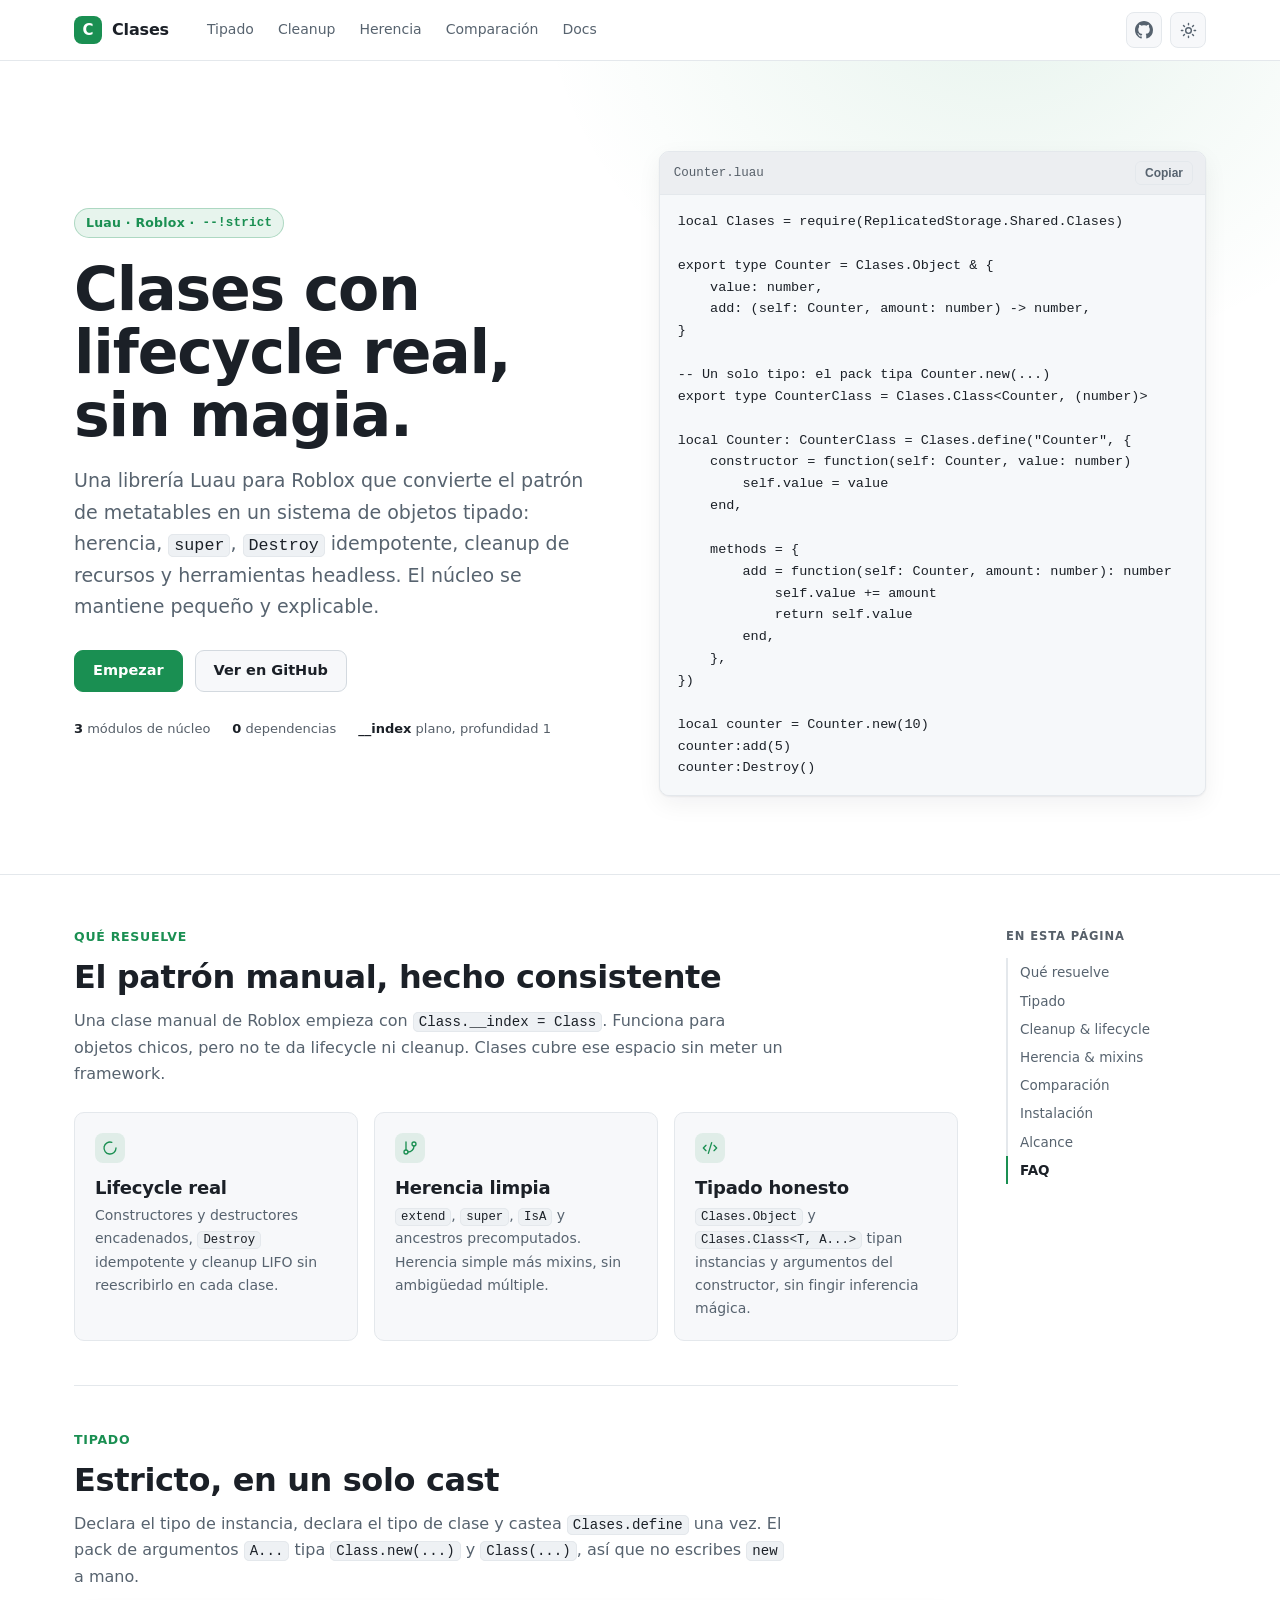
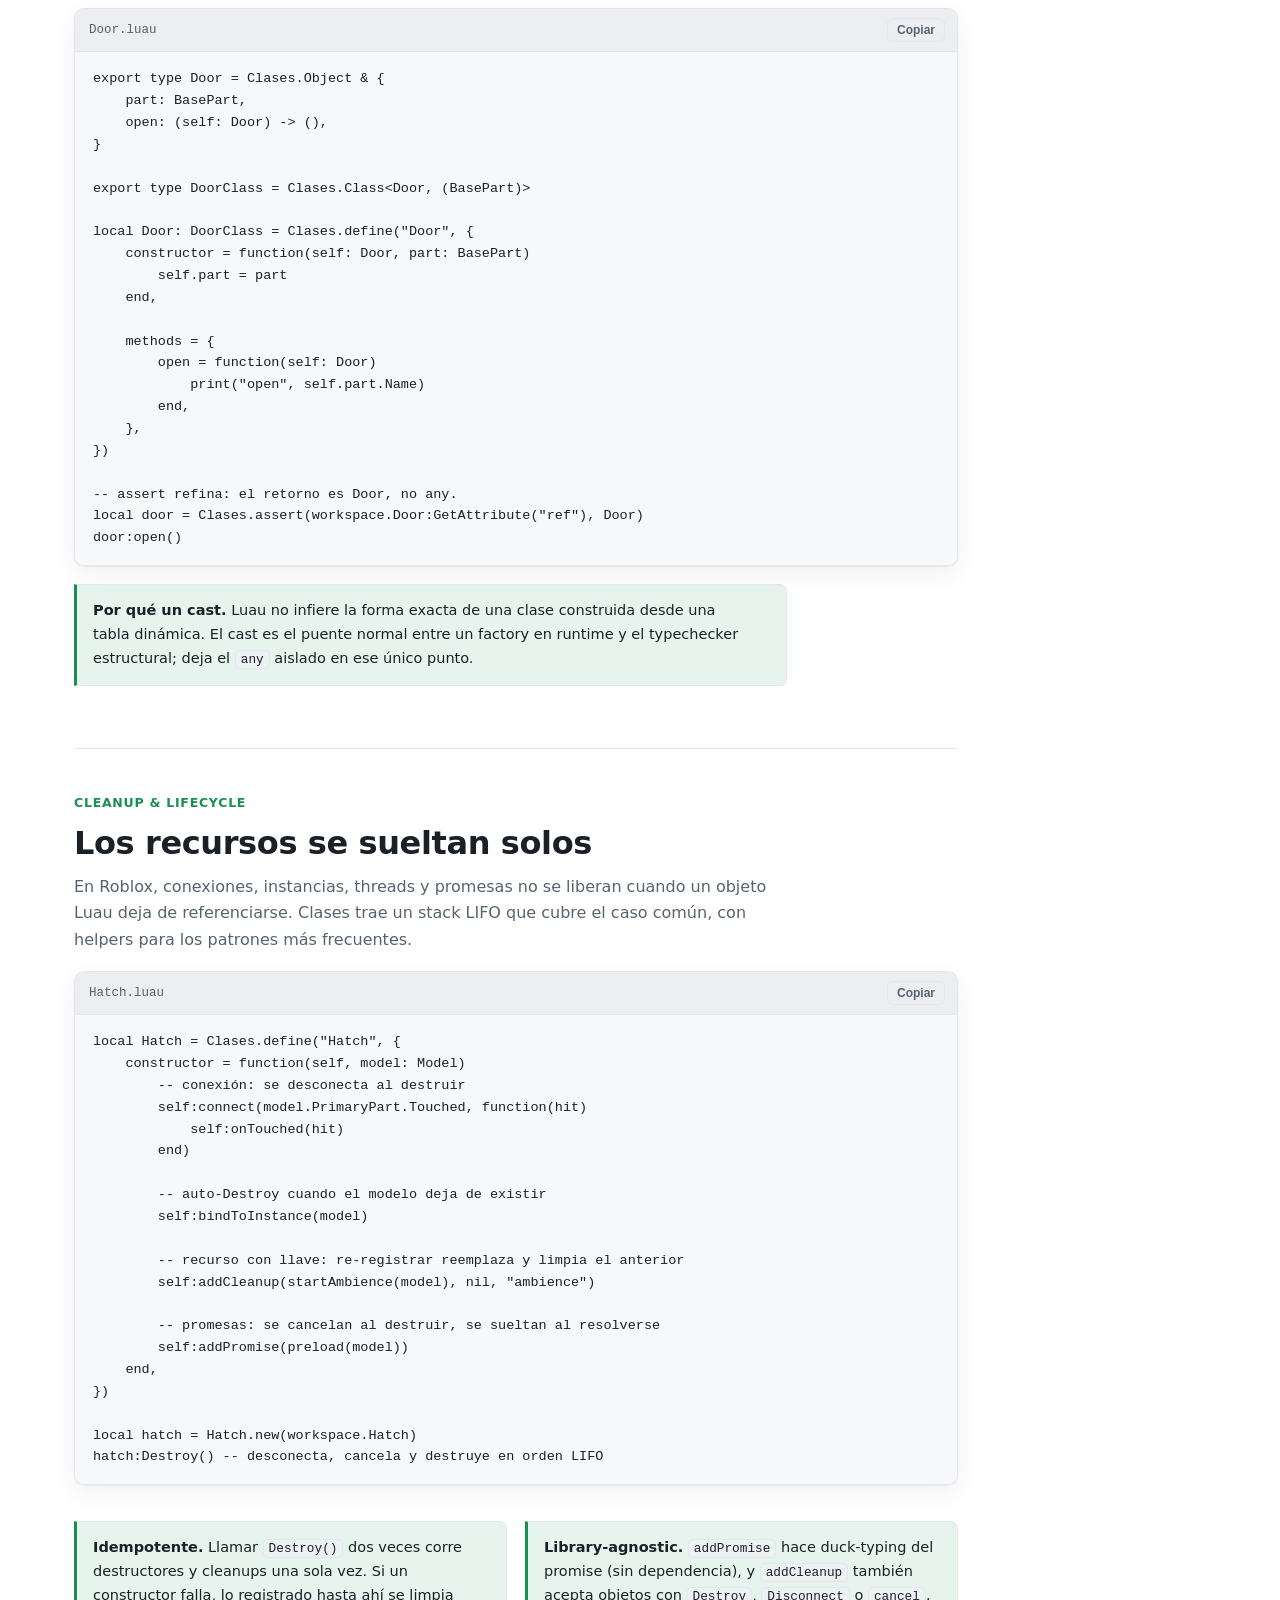
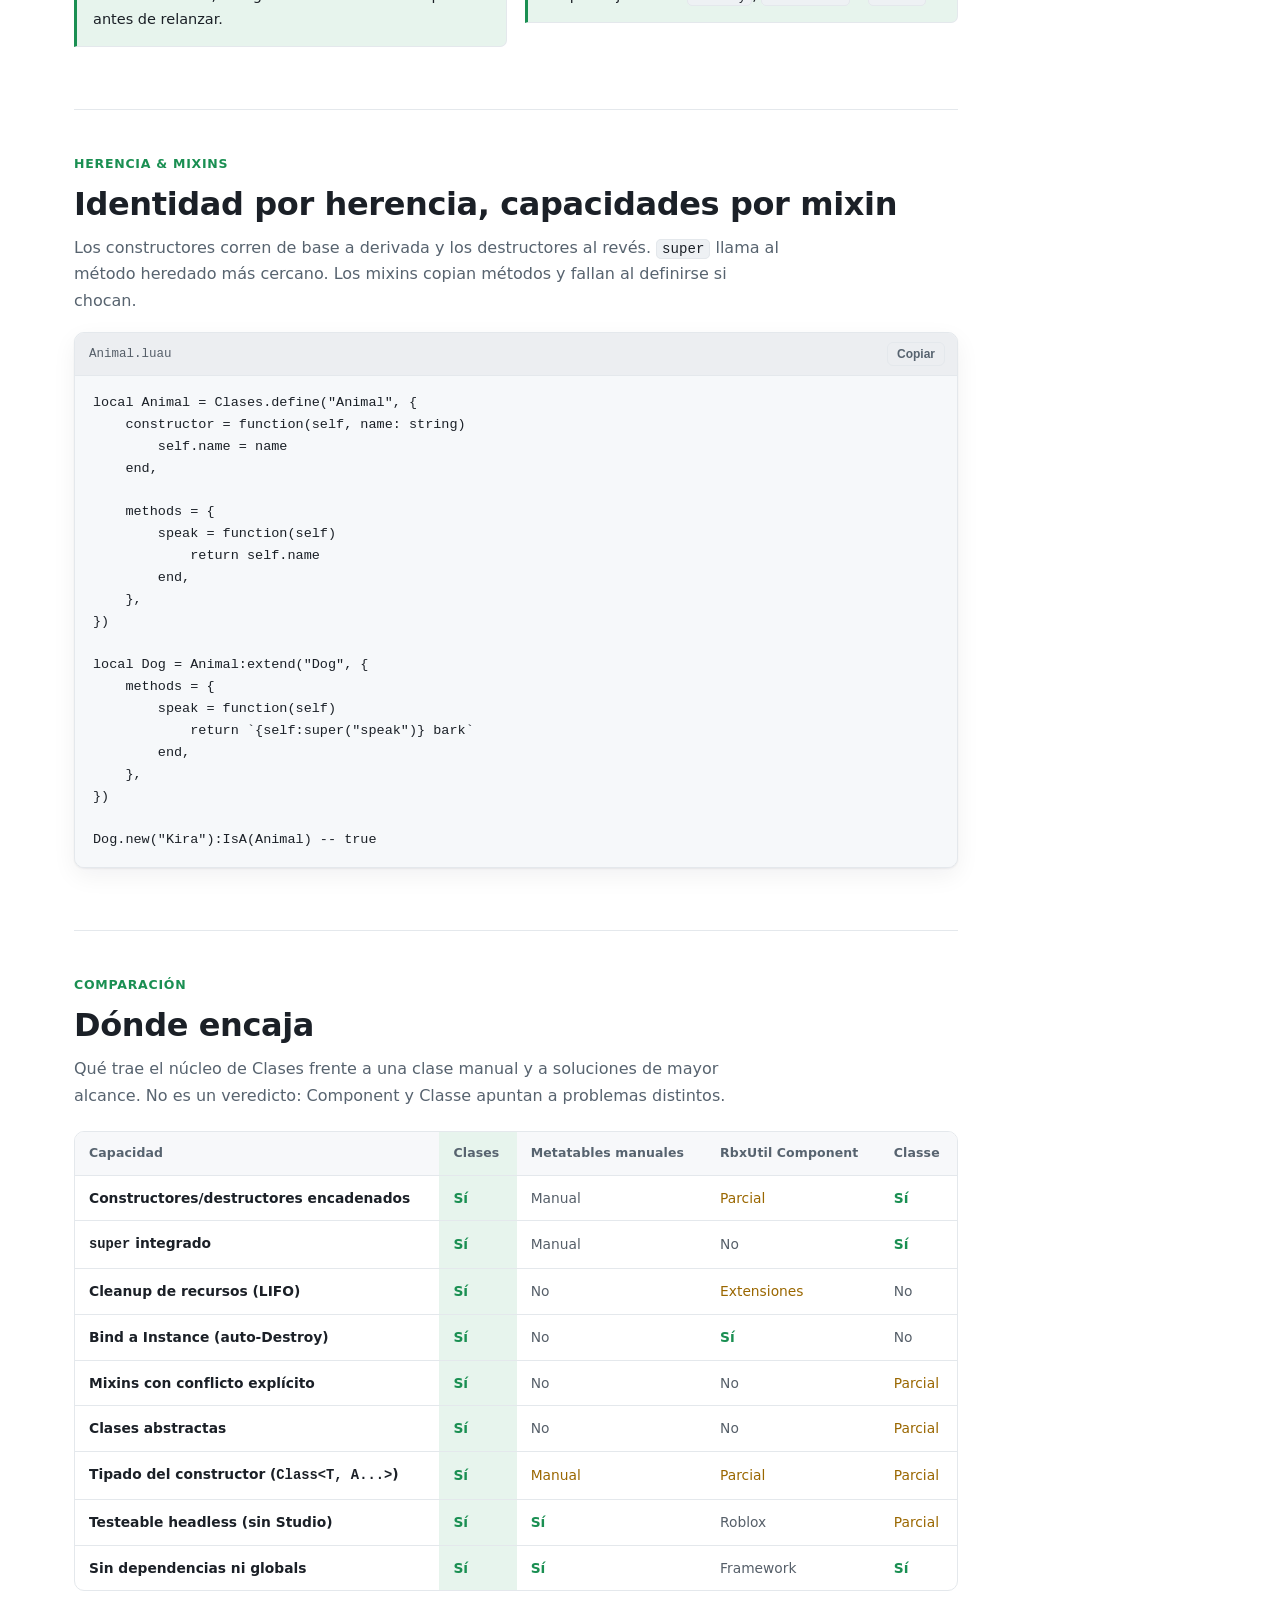
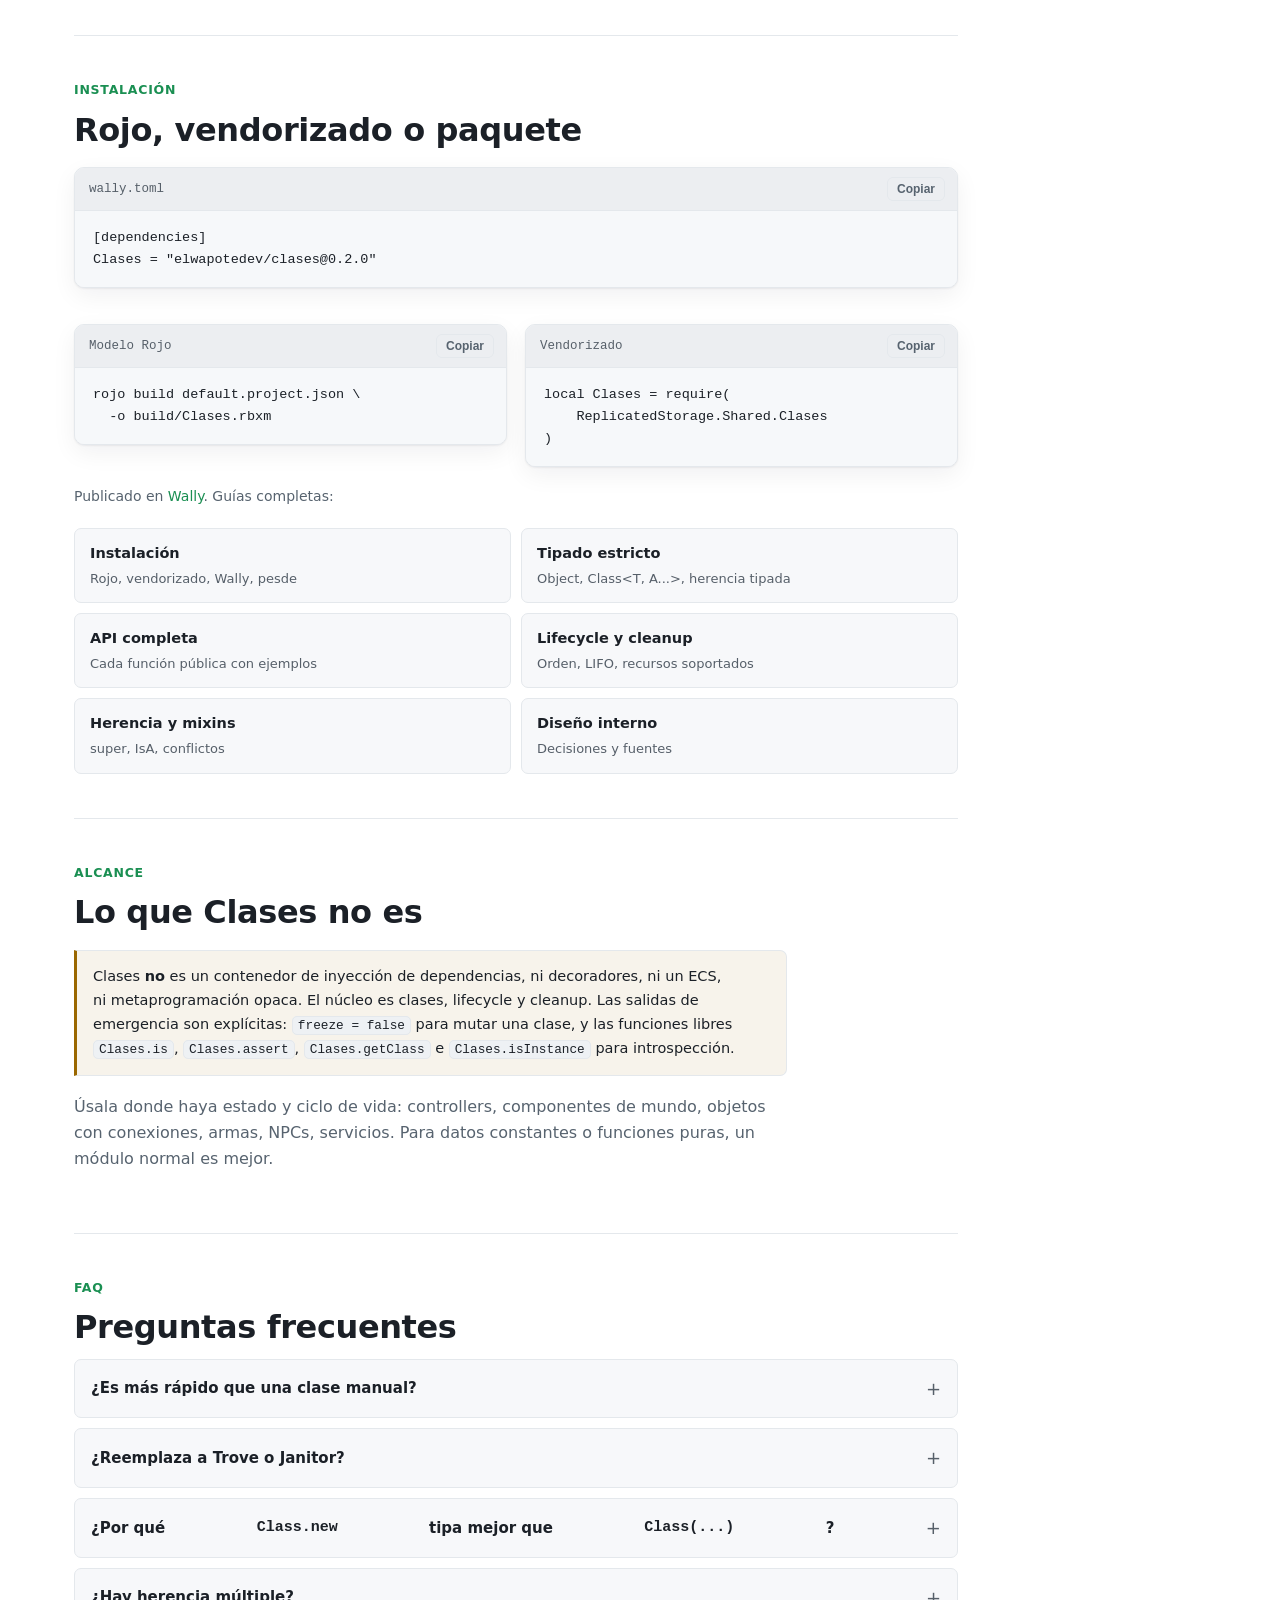
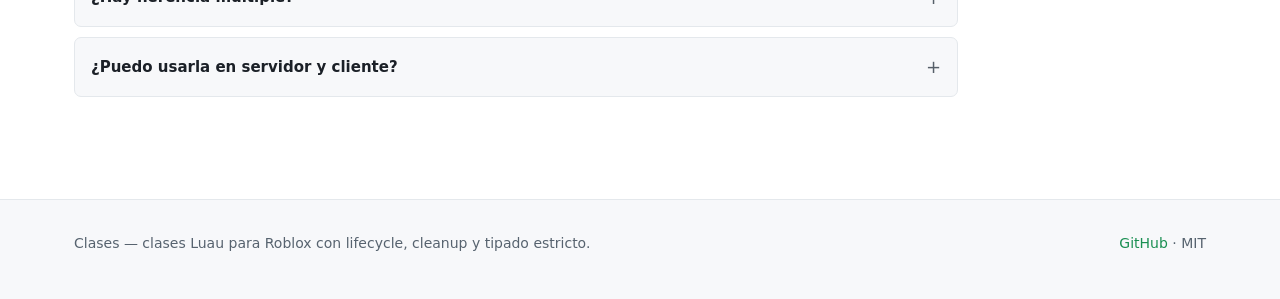
==== commit e934dce2: "chore: publish elwapotedev/clases@0.2.0 to Wally - wally.toml: real scope elwapotedev/clases, drop p" ====
--- a/docs/index.html
+++ b/docs/index.html
@@ -375,6 +375,14 @@
 				<section class="section" id="instalacion">
 					<p class="kicker">Instalación</p>
 					<h2>Rojo, vendorizado o paquete</h2>
+					<div class="codeblock">
+						<div class="codeblock-head">
+							<span class="codeblock-name">wally.toml</span>
+							<button class="copy" type="button">Copiar</button>
+						</div>
+						<pre class="codeblock-body"><code data-lang="toml">[dependencies]
+Clases = "elwapotedev/clases@0.2.0"</code></pre>
+					</div>
 					<div class="split">
 						<div class="codeblock">
 							<div class="codeblock-head">
@@ -395,7 +403,8 @@
 						</div>
 					</div>
 					<p class="muted" style="font-size: 14px">
-						Wally y pesde están configurados como privados hasta fijar el scope público. Guías completas:
+						Publicado en <a href="https://wally.run/package/elwapotedev/clases" rel="noopener">Wally</a>.
+						Guías completas:
 					</p>
 					<div class="doclinks">
 						<a class="doclink" href="installation.html"><span class="t">Instalación</span><span class="d">Rojo, vendorizado, Wally, pesde</span></a>
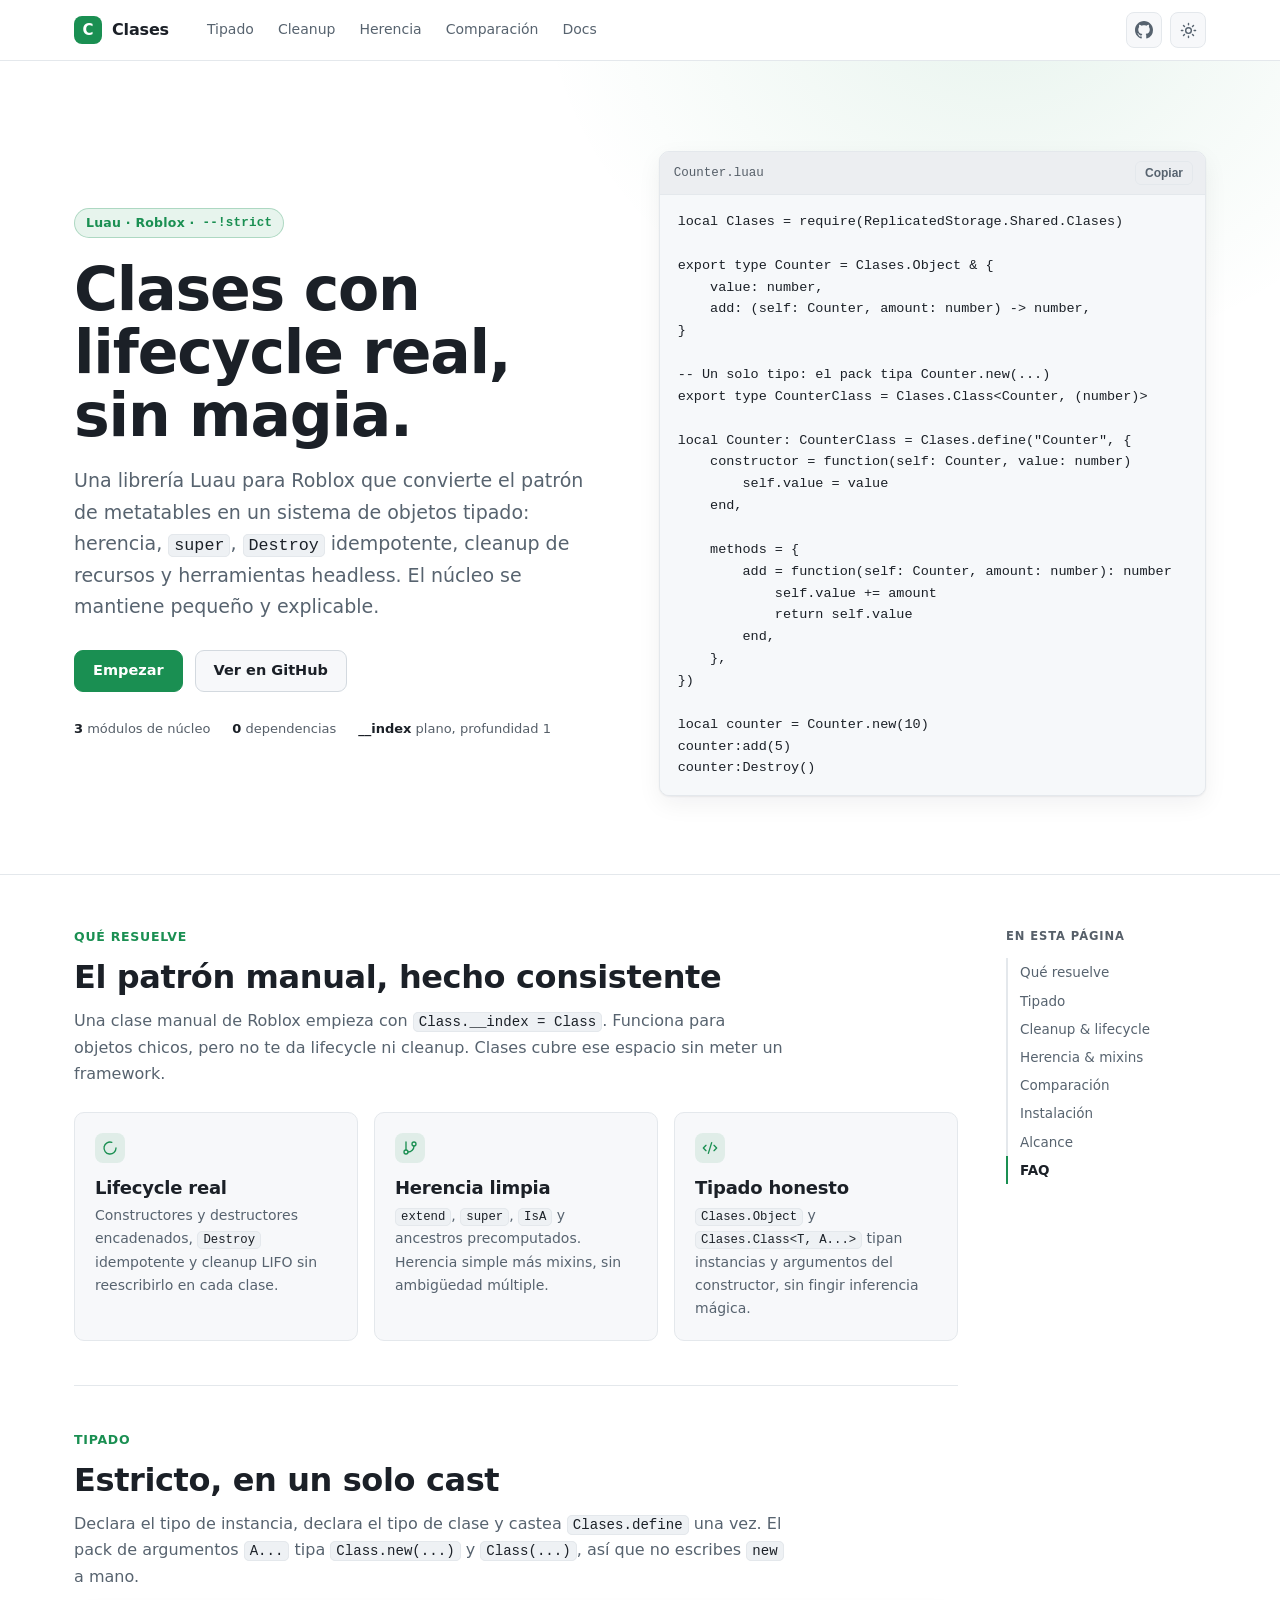
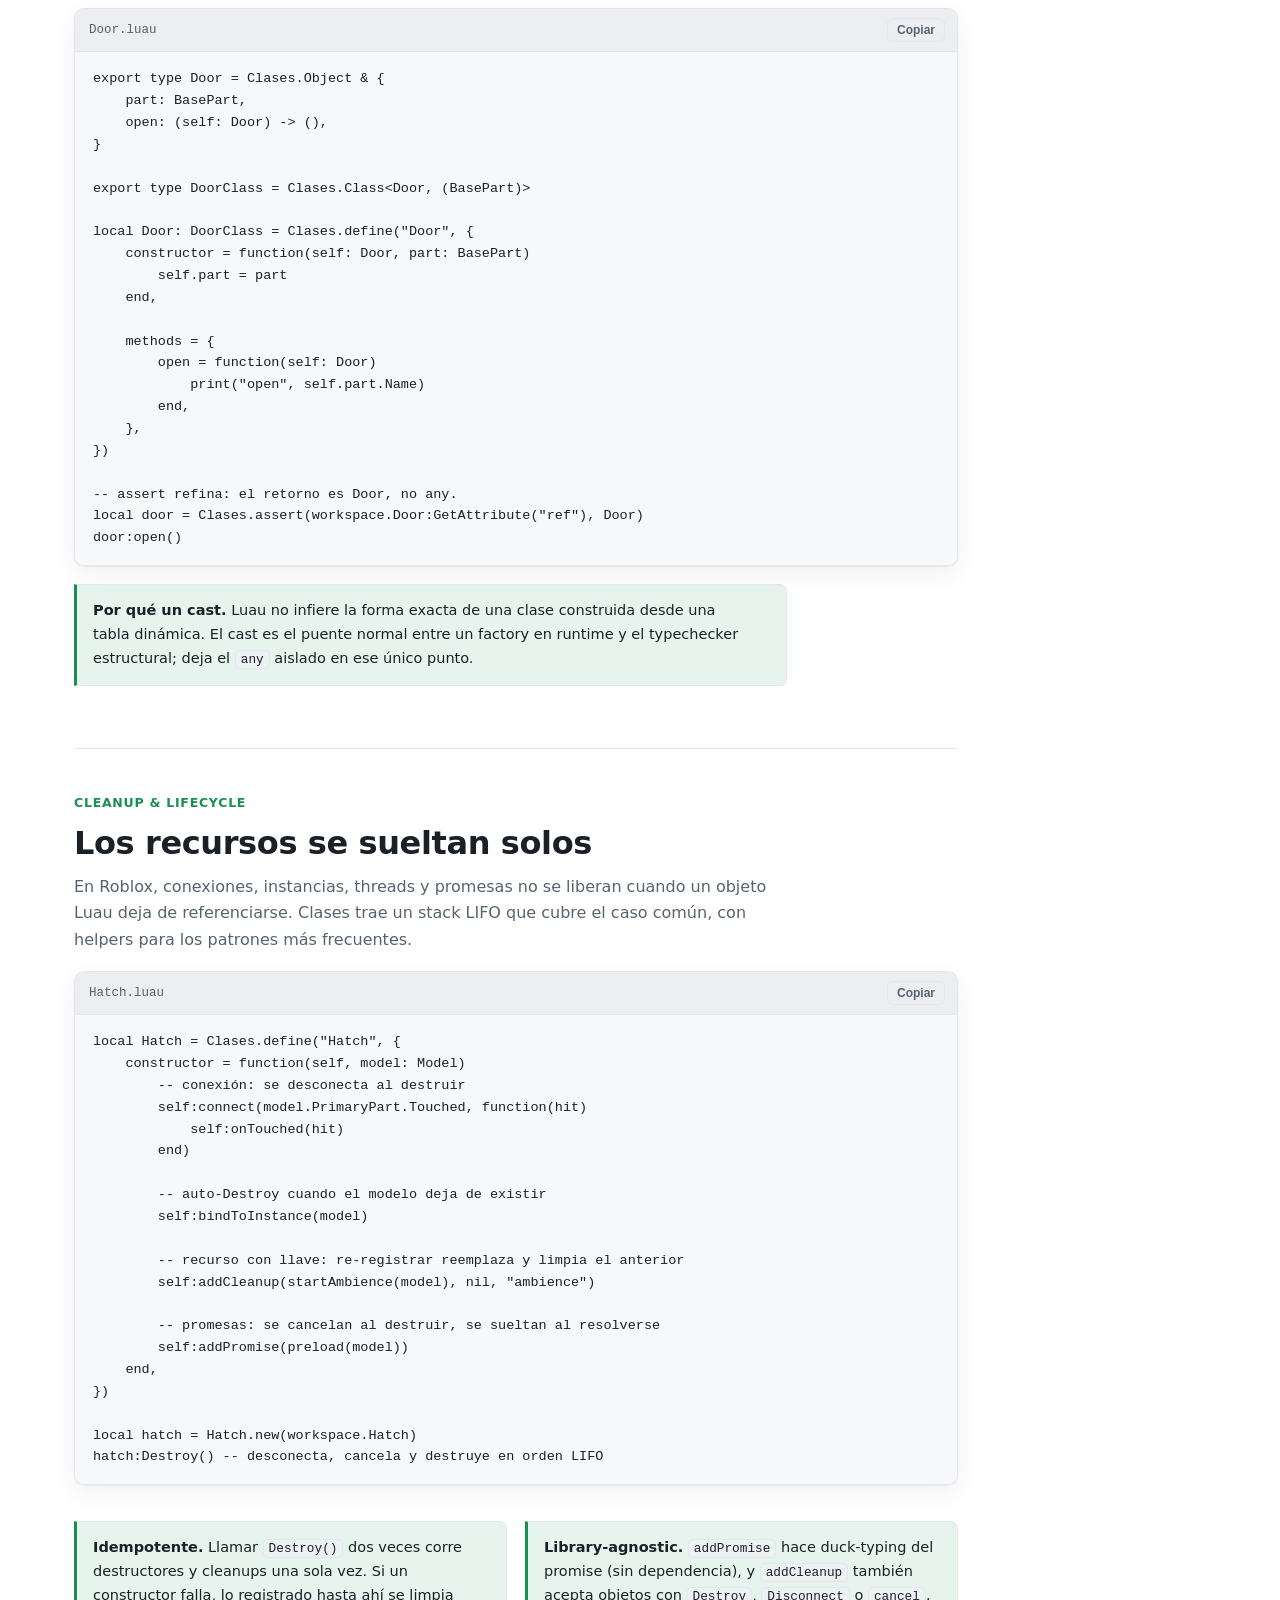
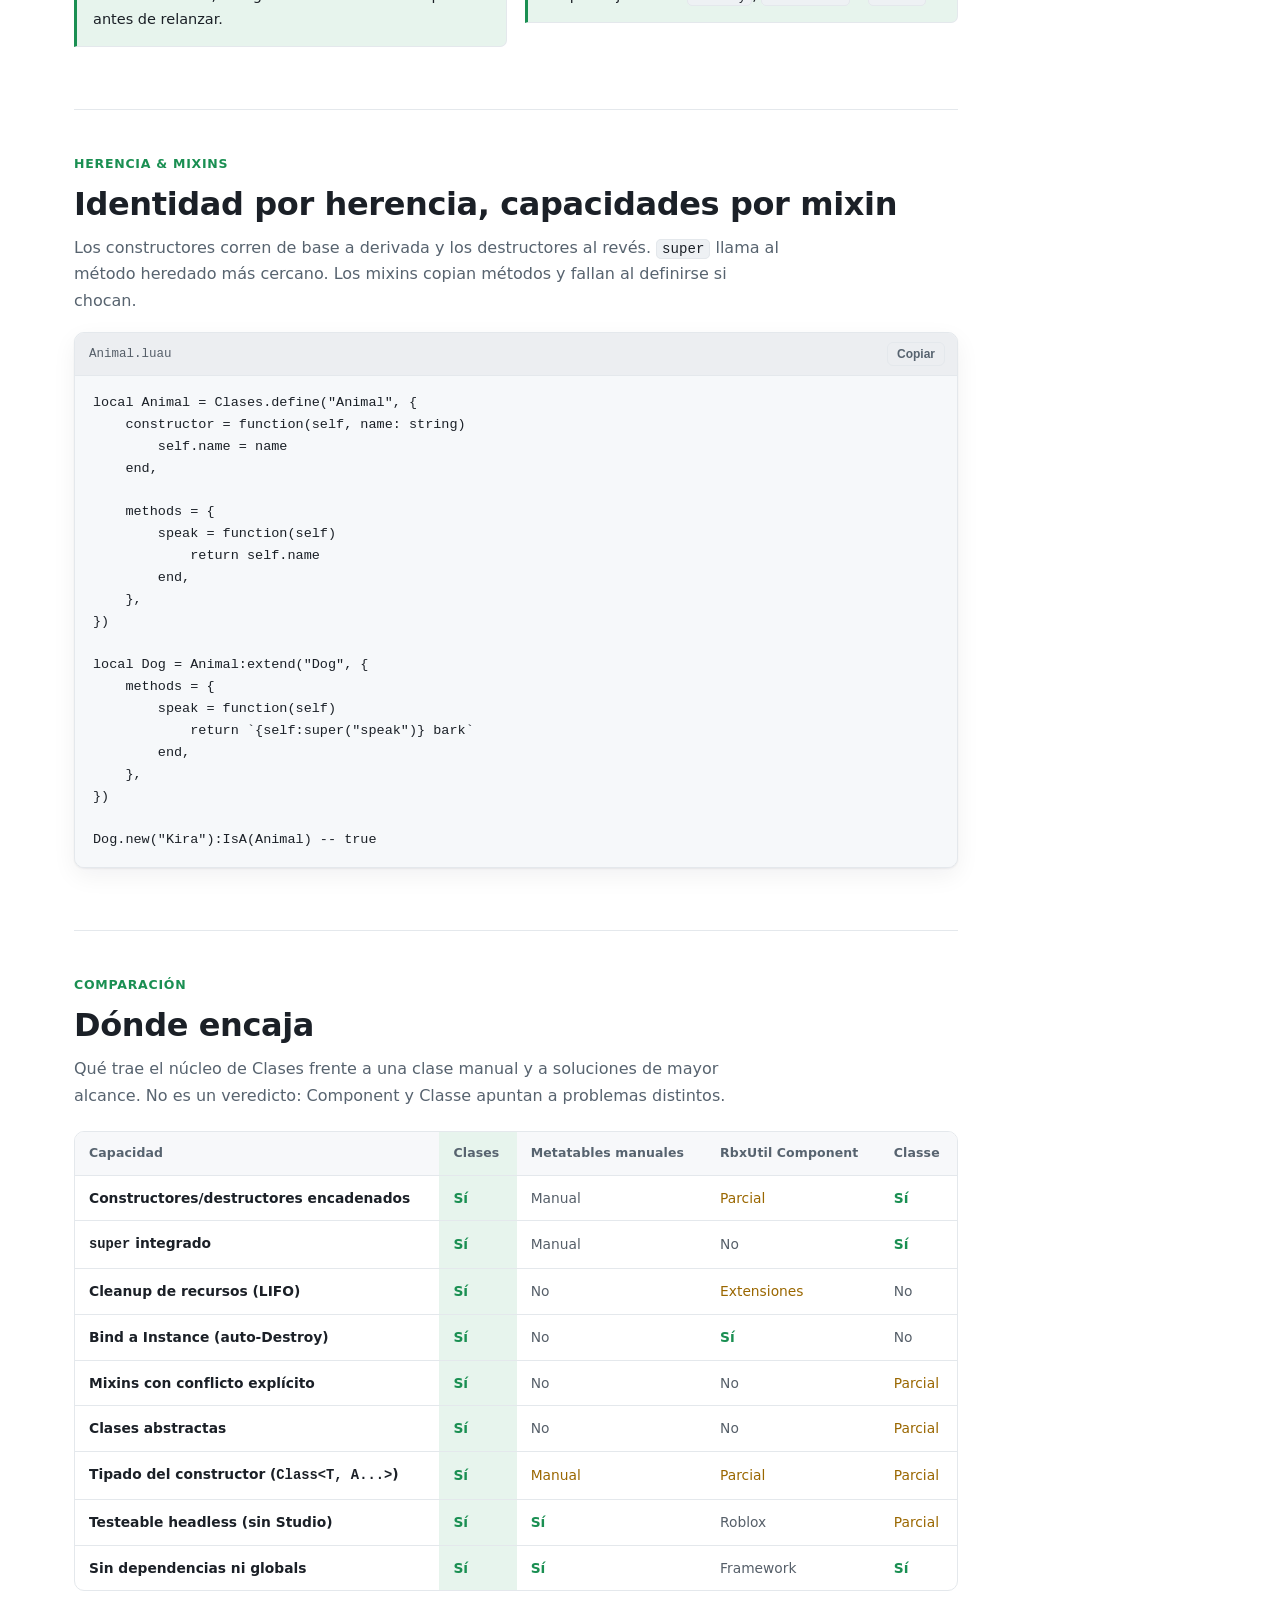
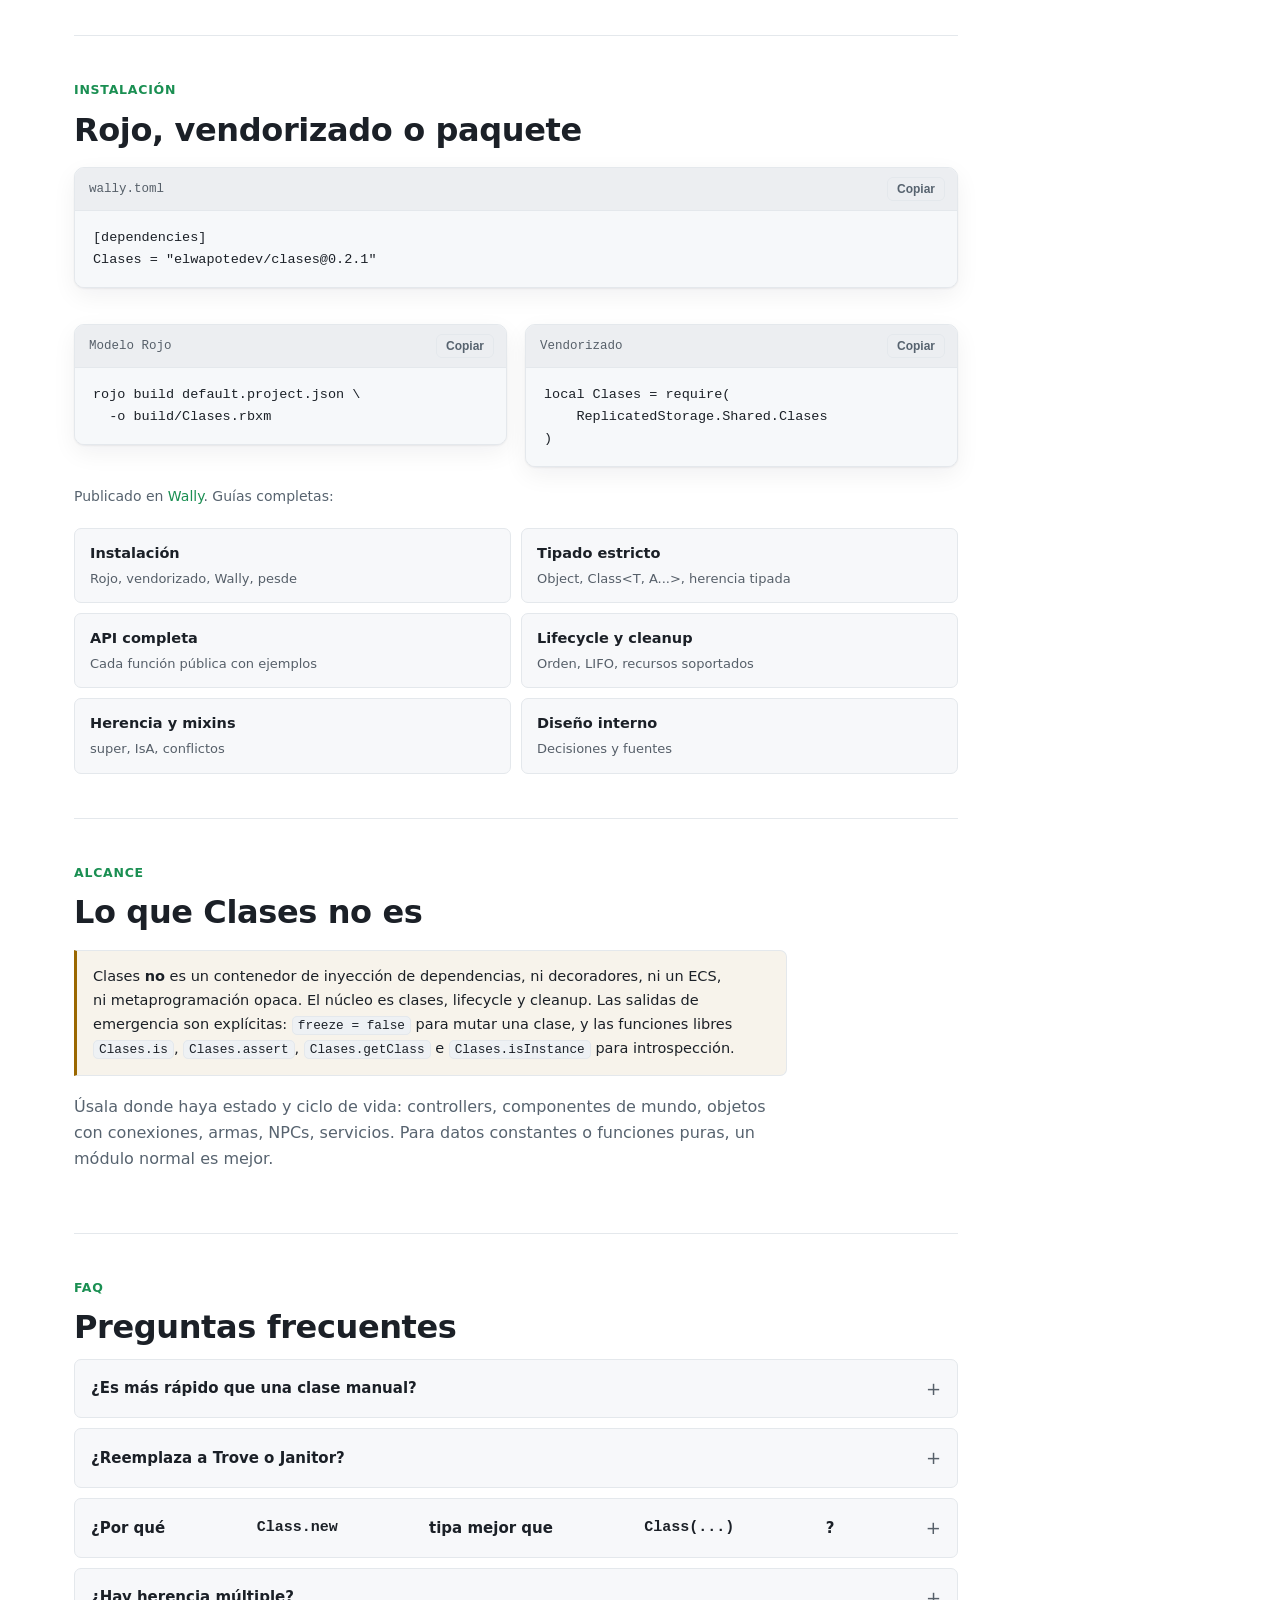
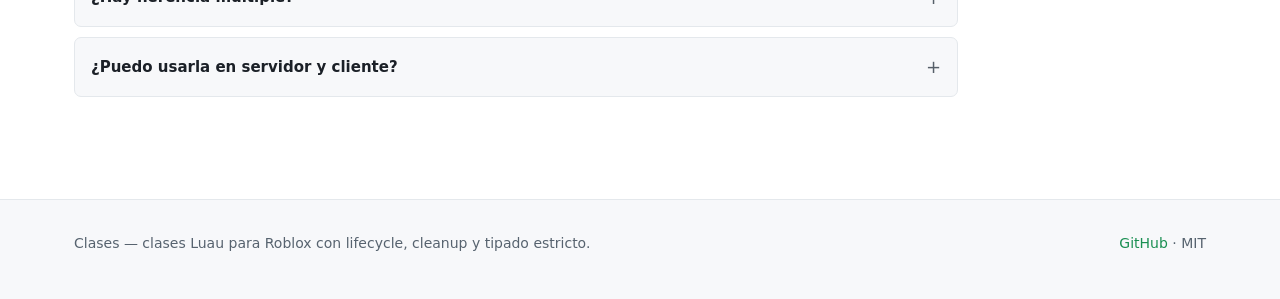
==== commit 8657bab4: "chore: author as ElWapoteDev; release 0.2.1 - LICENSE, wally.toml, pesde.toml: author/copyright -> E" ====
--- a/docs/index.html
+++ b/docs/index.html
@@ -381,7 +381,7 @@
 							<button class="copy" type="button">Copiar</button>
 						</div>
 						<pre class="codeblock-body"><code data-lang="toml">[dependencies]
-Clases = "elwapotedev/clases@0.2.0"</code></pre>
+Clases = "elwapotedev/clases@0.2.1"</code></pre>
 					</div>
 					<div class="split">
 						<div class="codeblock">
